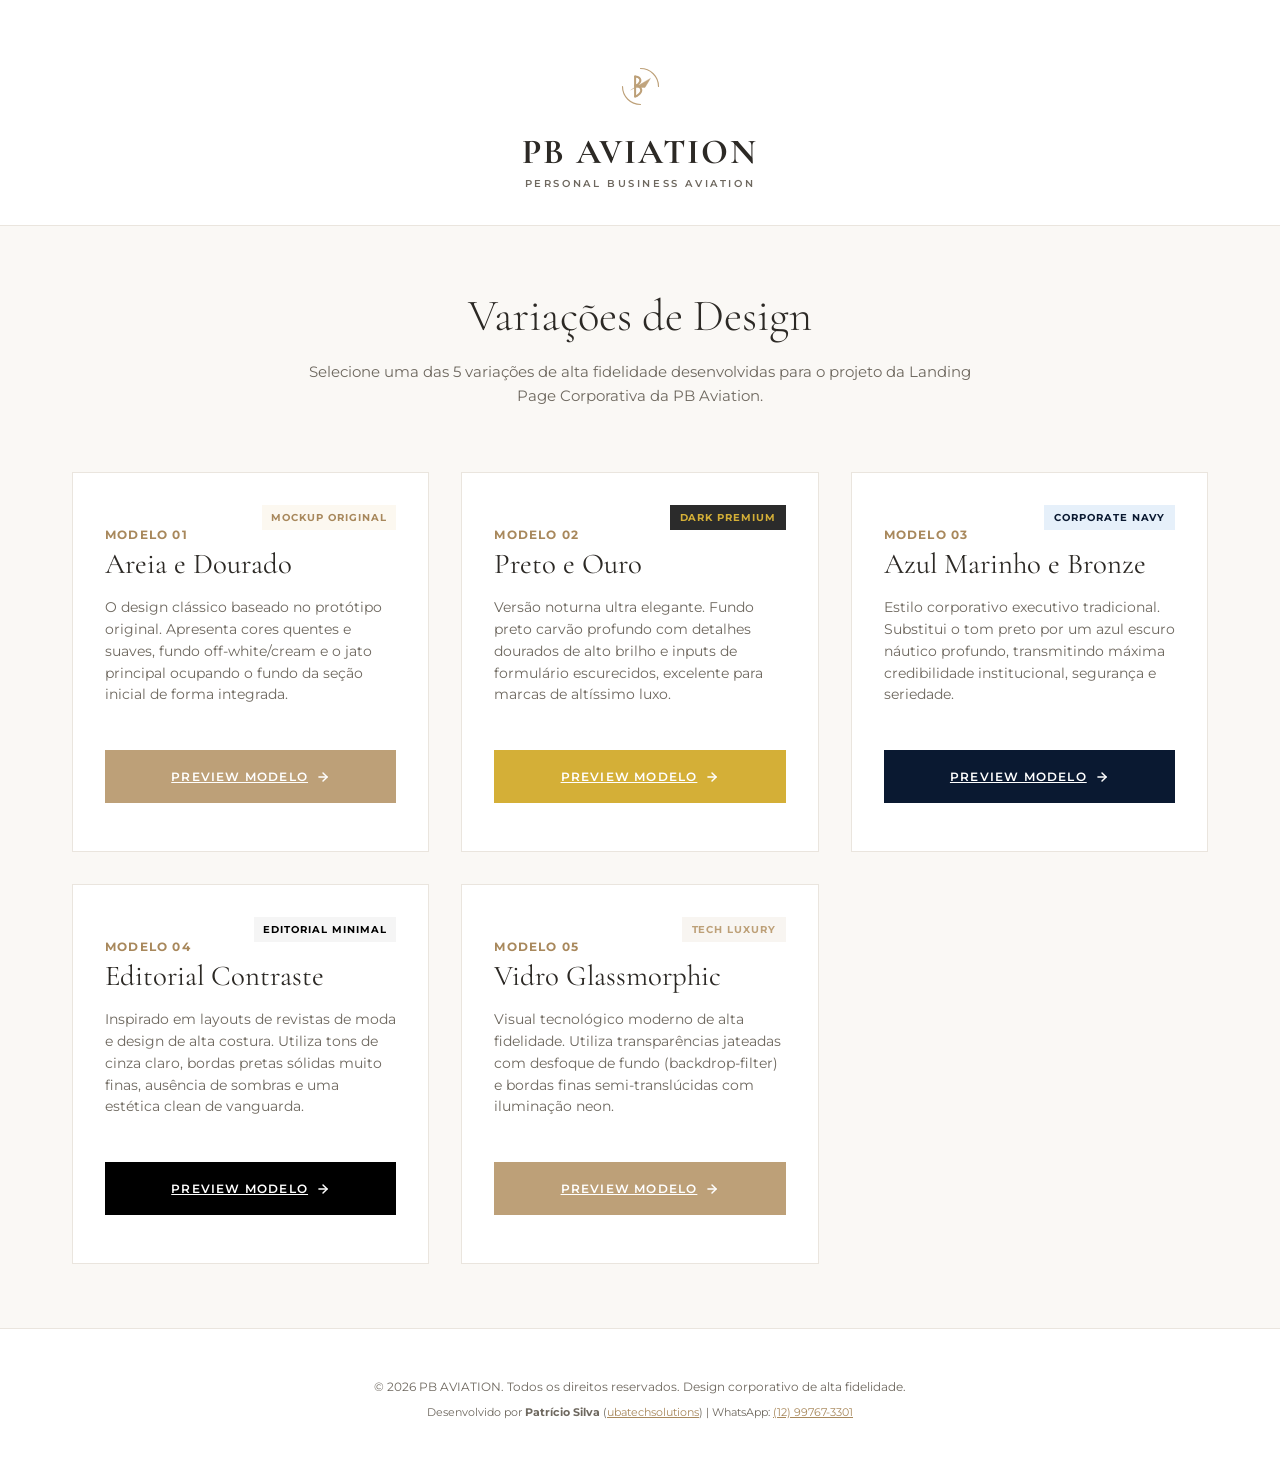
==== index.html @ ecbb8b33 "inicio" ====
<!DOCTYPE html>
<html lang="pt-BR">
<head>
    <meta charset="UTF-8">
    <meta name="viewport" content="width=device-width, initial-scale=1.0">
    <meta name="description" content="Selecione entre as 5 opções de design desenvolvidas para a landing page corporativa da PB Aviation.">
    <title>PB Aviation | Modelos de Landing Page</title>
    
    <!-- Google Fonts -->
    <link rel="preconnect" href="https://fonts.googleapis.com">
    <link rel="preconnect" href="https://fonts.gstatic.com" crossorigin>
    <link href="https://fonts.googleapis.com/css2?family=Cormorant+Garamond:ital,wght@0,300;0,400;0,500;0,600;0,700;1,400&family=Montserrat:wght@300;400;500;600;700&display=swap" rel="stylesheet">
    
    <style>
        :root {
            --gold-primary: #bda078;
            --gold-dark: #a8885c;
            --bg-warm: #faf8f5;
            --text-dark: #2c2925;
            --text-muted: #6e685f;
            --border-color: #eae5de;
            --font-serif: 'Cormorant Garamond', Georgia, serif;
            --font-sans: 'Montserrat', sans-serif;
            --transition-smooth: all 0.4s cubic-bezier(0.25, 1, 0.5, 1);
        }

        * {
            margin: 0;
            padding: 0;
            box-sizing: border-box;
        }

        body {
            font-family: var(--font-sans);
            background-color: var(--bg-warm);
            color: var(--text-dark);
            line-height: 1.6;
            min-height: 100vh;
            display: flex;
            flex-direction: column;
            justify-content: space-between;
        }

        .header {
            padding: 4rem 2rem 2rem;
            text-align: center;
            border-bottom: 1px solid var(--border-color);
            background-color: #ffffff;
        }

        .logo-symbol {
            margin-bottom: 1rem;
            color: var(--gold-primary);
        }

        .logo-title {
            font-family: var(--font-serif);
            font-size: 2.2rem;
            font-weight: 700;
            letter-spacing: 0.05em;
            color: var(--text-dark);
            line-height: 1.1;
        }

        .logo-subtitle {
            font-size: 0.65rem;
            font-weight: 600;
            letter-spacing: 0.25em;
            color: var(--text-muted);
            margin-top: 0.3rem;
            text-transform: uppercase;
        }

        .main-content {
            max-width: 1200px;
            margin: 4rem auto;
            padding: 0 2rem;
            width: 100%;
            flex-grow: 1;
        }

        .intro-text {
            text-align: center;
            max-width: 700px;
            margin: 0 auto 4rem;
        }

        .intro-title {
            font-family: var(--font-serif);
            font-size: 2.8rem;
            font-weight: 300;
            line-height: 1.2;
            margin-bottom: 1rem;
        }

        .intro-lead {
            font-size: 0.95rem;
            color: var(--text-muted);
        }

        .models-grid {
            display: grid;
            grid-template-columns: repeat(auto-fit, minmax(320px, 1fr));
            gap: 2rem;
        }

        .model-card {
            background-color: #ffffff;
            border: 1px solid var(--border-color);
            padding: 3rem 2rem;
            display: flex;
            flex-direction: column;
            justify-content: space-between;
            min-height: 380px;
            transition: var(--transition-smooth);
            position: relative;
            overflow: hidden;
        }

        .model-card:hover {
            transform: translateY(-8px);
            box-shadow: 0 15px 40px rgba(189, 160, 120, 0.1);
            border-color: var(--gold-primary);
        }

        .model-card::before {
            content: '';
            position: absolute;
            top: 0;
            left: 0;
            width: 100%;
            height: 4px;
            background-color: var(--gold-primary);
            transform: scaleX(0);
            transform-origin: left;
            transition: var(--transition-smooth);
        }

        .model-card:hover::before {
            transform: scaleX(1);
        }

        .model-number {
            font-size: 0.75rem;
            font-weight: 700;
            letter-spacing: 0.1em;
            color: var(--gold-dark);
            text-transform: uppercase;
            margin-bottom: 1.5rem;
        }

        .model-title {
            font-family: var(--font-serif);
            font-size: 1.8rem;
            font-weight: 400;
            color: var(--text-dark);
            margin-bottom: 1rem;
            line-height: 1.2;
        }

        .model-desc {
            font-size: 0.85rem;
            color: var(--text-muted);
            line-height: 1.6;
            margin-bottom: 2rem;
            flex-grow: 1;
        }

        .btn-preview {
            display: inline-flex;
            align-items: center;
            justify-content: center;
            font-size: 0.75rem;
            font-weight: 600;
            letter-spacing: 0.1em;
            padding: 1rem 2rem;
            background-color: var(--gold-primary);
            color: #ffffff;
            border: 1px solid var(--gold-primary);
            transition: var(--transition-smooth);
            cursor: pointer;
            width: 100%;
        }

        .btn-preview:hover {
            background-color: var(--gold-dark);
            border-color: var(--gold-dark);
        }

        .btn-preview svg {
            margin-left: 0.5rem;
            transition: var(--transition-smooth);
        }

        .btn-preview:hover svg {
            transform: translateX(4px);
        }

        .footer {
            padding: 3rem 2rem;
            text-align: center;
            border-top: 1px solid var(--border-color);
            background-color: #ffffff;
            font-size: 0.75rem;
            color: var(--text-muted);
        }

        /* Specific model badges */
        .badge {
            position: absolute;
            top: 2rem;
            right: 2rem;
            font-size: 0.6rem;
            font-weight: 700;
            letter-spacing: 0.1em;
            padding: 0.3rem 0.6rem;
            background-color: var(--bg-warm);
            color: var(--gold-dark);
            text-transform: uppercase;
        }

        @media (max-width: 768px) {
            .intro-title {
                font-size: 2.2rem;
            }
            .main-content {
                margin: 2rem auto;
            }
        }
    </style>
</head>
<body>

    <!-- Top Branding Header -->
    <header class="header">
        <svg class="logo-symbol" viewBox="0 0 100 100" width="45" height="45" fill="none" stroke="currentColor">
            <!-- Outer abstract golden ring segments -->
            <path d="M 50 10 A 40 40 0 0 1 90 50" stroke="#bda078" stroke-width="2.5" stroke-linecap="round"/>
            <path d="M 50 90 A 40 40 0 0 1 10 50" stroke="#bda078" stroke-width="2.5" stroke-linecap="round"/>
            
            <!-- Monogram initials + wing graphic -->
            <path d="M 38 28 L 38 72" stroke="#bda078" stroke-width="4.5" stroke-linecap="round"/>
            <path d="M 38 28 C 48 28, 54 36, 46 44 C 41 48, 38 48, 38 48" stroke="#bda078" stroke-width="4.5" stroke-linecap="round" stroke-linejoin="round"/>
            <path d="M 38 48 C 50 48, 56 58, 48 66 C 42 72, 38 72, 38 72" stroke="#bda078" stroke-width="4.5" stroke-linecap="round" stroke-linejoin="round"/>
            <path d="M 28 58 L 72 32 L 60 52 L 40 52" fill="#bda078" opacity="0.95"/>
        </svg>
        <h1 class="logo-title">PB AVIATION</h1>
        <p class="logo-subtitle">PERSONAL BUSINESS AVIATION</p>
    </header>

    <!-- Hub Cards Selection -->
    <main class="main-content">
        <div class="intro-text">
            <h2 class="intro-title">Variações de Design</h2>
            <p class="intro-lead">Selecione uma das 5 variações de alta fidelidade desenvolvidas para o projeto da Landing Page Corporativa da PB Aviation.</p>
        </div>

        <div class="models-grid">
            <!-- Model 01 -->
            <div class="model-card">
                <span class="badge" style="background-color: #fcf8f0;">Mockup Original</span>
                <div>
                    <span class="model-number">Modelo 01</span>
                    <h3 class="model-title">Areia e Dourado</h3>
                    <p class="model-desc">O design clássico baseado no protótipo original. Apresenta cores quentes e suaves, fundo off-white/cream e o jato principal ocupando o fundo da seção inicial de forma integrada.</p>
                </div>
                <a href="modelo-01/index.html" class="btn-preview">
                    PREVIEW MODELO
                    <svg viewBox="0 0 24 24" width="14" height="14" fill="none" stroke="currentColor" stroke-width="2.5" stroke-linecap="round" stroke-linejoin="round">
                        <line x1="5" y1="12" x2="19" y2="12"></line>
                        <polyline points="12 5 19 12 12 19"></polyline>
                    </svg>
                </a>
            </div>

            <!-- Model 02 -->
            <div class="model-card">
                <span class="badge" style="background-color: #2b2b2b; color: #d4af37;">Dark Premium</span>
                <div>
                    <span class="model-number">Modelo 02</span>
                    <h3 class="model-title">Preto e Ouro</h3>
                    <p class="model-desc">Versão noturna ultra elegante. Fundo preto carvão profundo com detalhes dourados de alto brilho e inputs de formulário escurecidos, excelente para marcas de altíssimo luxo.</p>
                </div>
                <a href="modelo-02/index.html" class="btn-preview" style="background-color: #d4af37; border-color: #d4af37;">
                    PREVIEW MODELO
                    <svg viewBox="0 0 24 24" width="14" height="14" fill="none" stroke="currentColor" stroke-width="2.5" stroke-linecap="round" stroke-linejoin="round">
                        <line x1="5" y1="12" x2="19" y2="12"></line>
                        <polyline points="12 5 19 12 12 19"></polyline>
                    </svg>
                </a>
            </div>

            <!-- Model 03 -->
            <div class="model-card">
                <span class="badge" style="background-color: #e6f0fa; color: #0a1931;">Corporate Navy</span>
                <div>
                    <span class="model-number">Modelo 03</span>
                    <h3 class="model-title">Azul Marinho e Bronze</h3>
                    <p class="model-desc">Estilo corporativo executivo tradicional. Substitui o tom preto por um azul escuro náutico profundo, transmitindo máxima credibilidade institucional, segurança e seriedade.</p>
                </div>
                <a href="modelo-03/index.html" class="btn-preview" style="background-color: #0a1931; border-color: #0a1931;">
                    PREVIEW MODELO
                    <svg viewBox="0 0 24 24" width="14" height="14" fill="none" stroke="currentColor" stroke-width="2.5" stroke-linecap="round" stroke-linejoin="round">
                        <line x1="5" y1="12" x2="19" y2="12"></line>
                        <polyline points="12 5 19 12 12 19"></polyline>
                    </svg>
                </a>
            </div>

            <!-- Model 04 -->
            <div class="model-card">
                <span class="badge" style="background-color: #f5f5f5; color: #000;">Editorial Minimal</span>
                <div>
                    <span class="model-number">Modelo 04</span>
                    <h3 class="model-title">Editorial Contraste</h3>
                    <p class="model-desc">Inspirado em layouts de revistas de moda e design de alta costura. Utiliza tons de cinza claro, bordas pretas sólidas muito finas, ausência de sombras e uma estética clean de vanguarda.</p>
                </div>
                <a href="modelo-04/index.html" class="btn-preview" style="background-color: #000000; border-color: #000000;">
                    PREVIEW MODELO
                    <svg viewBox="0 0 24 24" width="14" height="14" fill="none" stroke="currentColor" stroke-width="2.5" stroke-linecap="round" stroke-linejoin="round">
                        <line x1="5" y1="12" x2="19" y2="12"></line>
                        <polyline points="12 5 19 12 12 19"></polyline>
                    </svg>
                </a>
            </div>

            <!-- Model 05 -->
            <div class="model-card">
                <span class="badge" style="background-color: rgba(189,160,120,0.1); color: #bda078;">Tech Luxury</span>
                <div>
                    <span class="model-number">Modelo 05</span>
                    <h3 class="model-title">Vidro Glassmorphic</h3>
                    <p class="model-desc">Visual tecnológico moderno de alta fidelidade. Utiliza transparências jateadas com desfoque de fundo (backdrop-filter) e bordas finas semi-translúcidas com iluminação neon.</p>
                </div>
                <a href="modelo-05/index.html" class="btn-preview" style="background-color: #bda078; border-color: #bda078;">
                    PREVIEW MODELO
                    <svg viewBox="0 0 24 24" width="14" height="14" fill="none" stroke="currentColor" stroke-width="2.5" stroke-linecap="round" stroke-linejoin="round">
                        <line x1="5" y1="12" x2="19" y2="12"></line>
                        <polyline points="12 5 19 12 12 19"></polyline>
                    </svg>
                </a>
            </div>
        </div>
    </main>

    <!-- Footer -->
    <footer class="footer">
        <p>© 2026 PB AVIATION. Todos os direitos reservados. Design corporativo de alta fidelidade.</p>
        <p style="margin-top: 0.5rem; font-size: 0.7rem; color: var(--text-muted);">
            Desenvolvido por <strong>Patrício Silva</strong> (<a href="mailto:ertprs_ubatuba@hotmail.com" style="color: var(--gold-dark); text-decoration: underline;">ubatechsolutions</a>) | WhatsApp: <a href="https://wa.me/5512997673301" target="_blank" style="color: var(--gold-dark); text-decoration: underline;">(12) 99767-3301</a>
        </p>
    </footer>

</body>
</html>
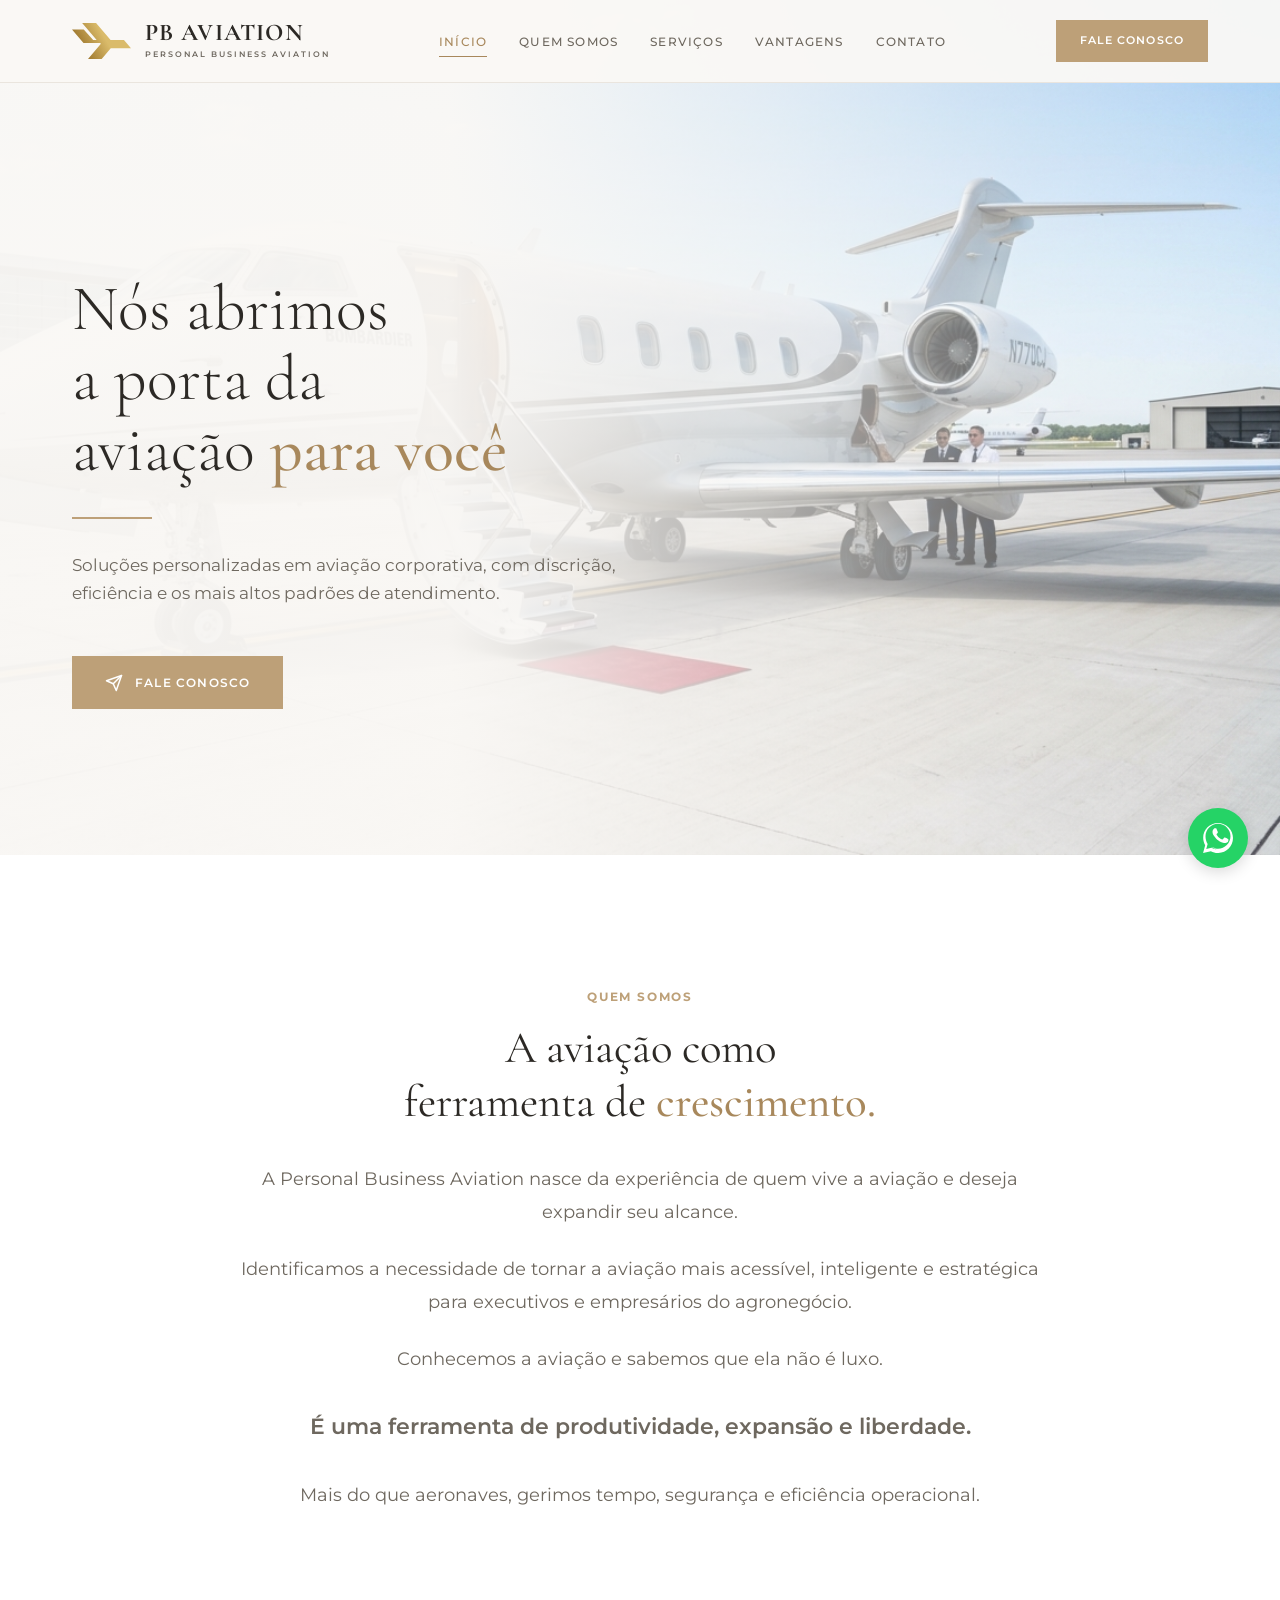
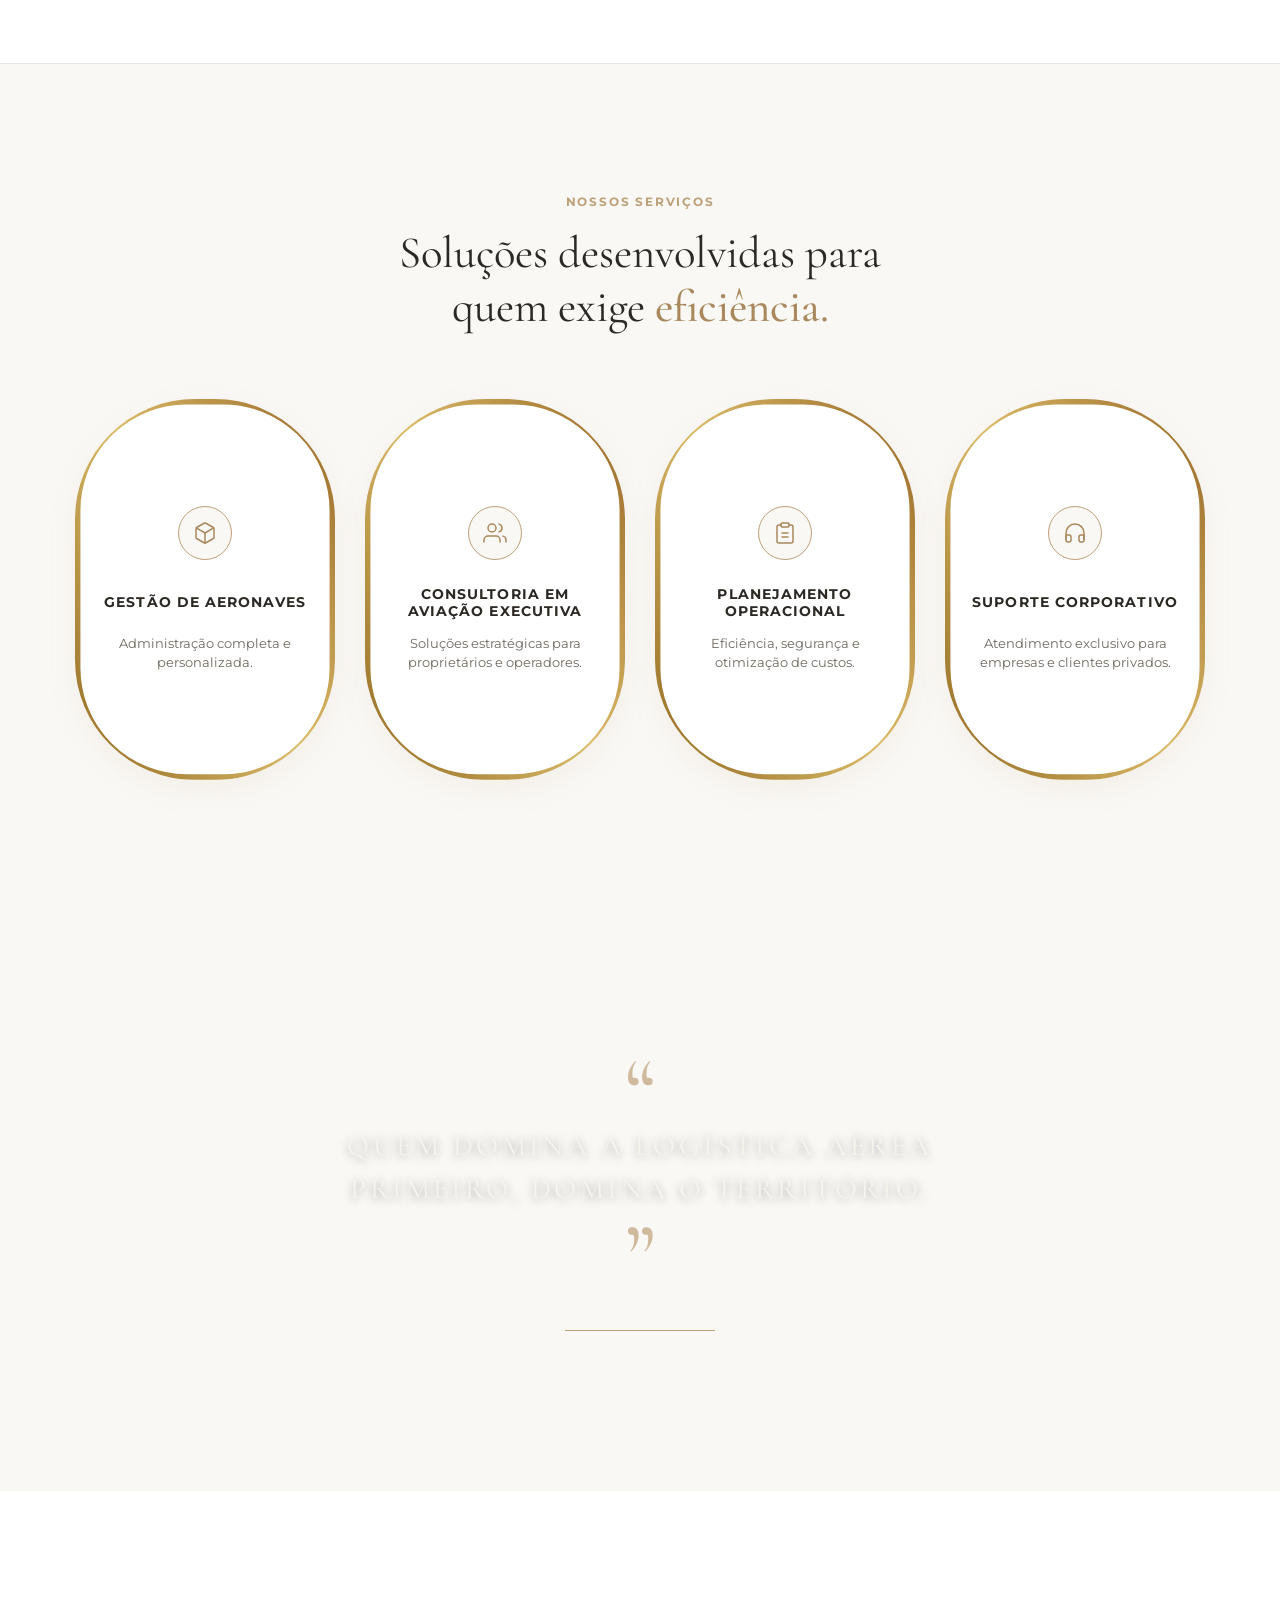
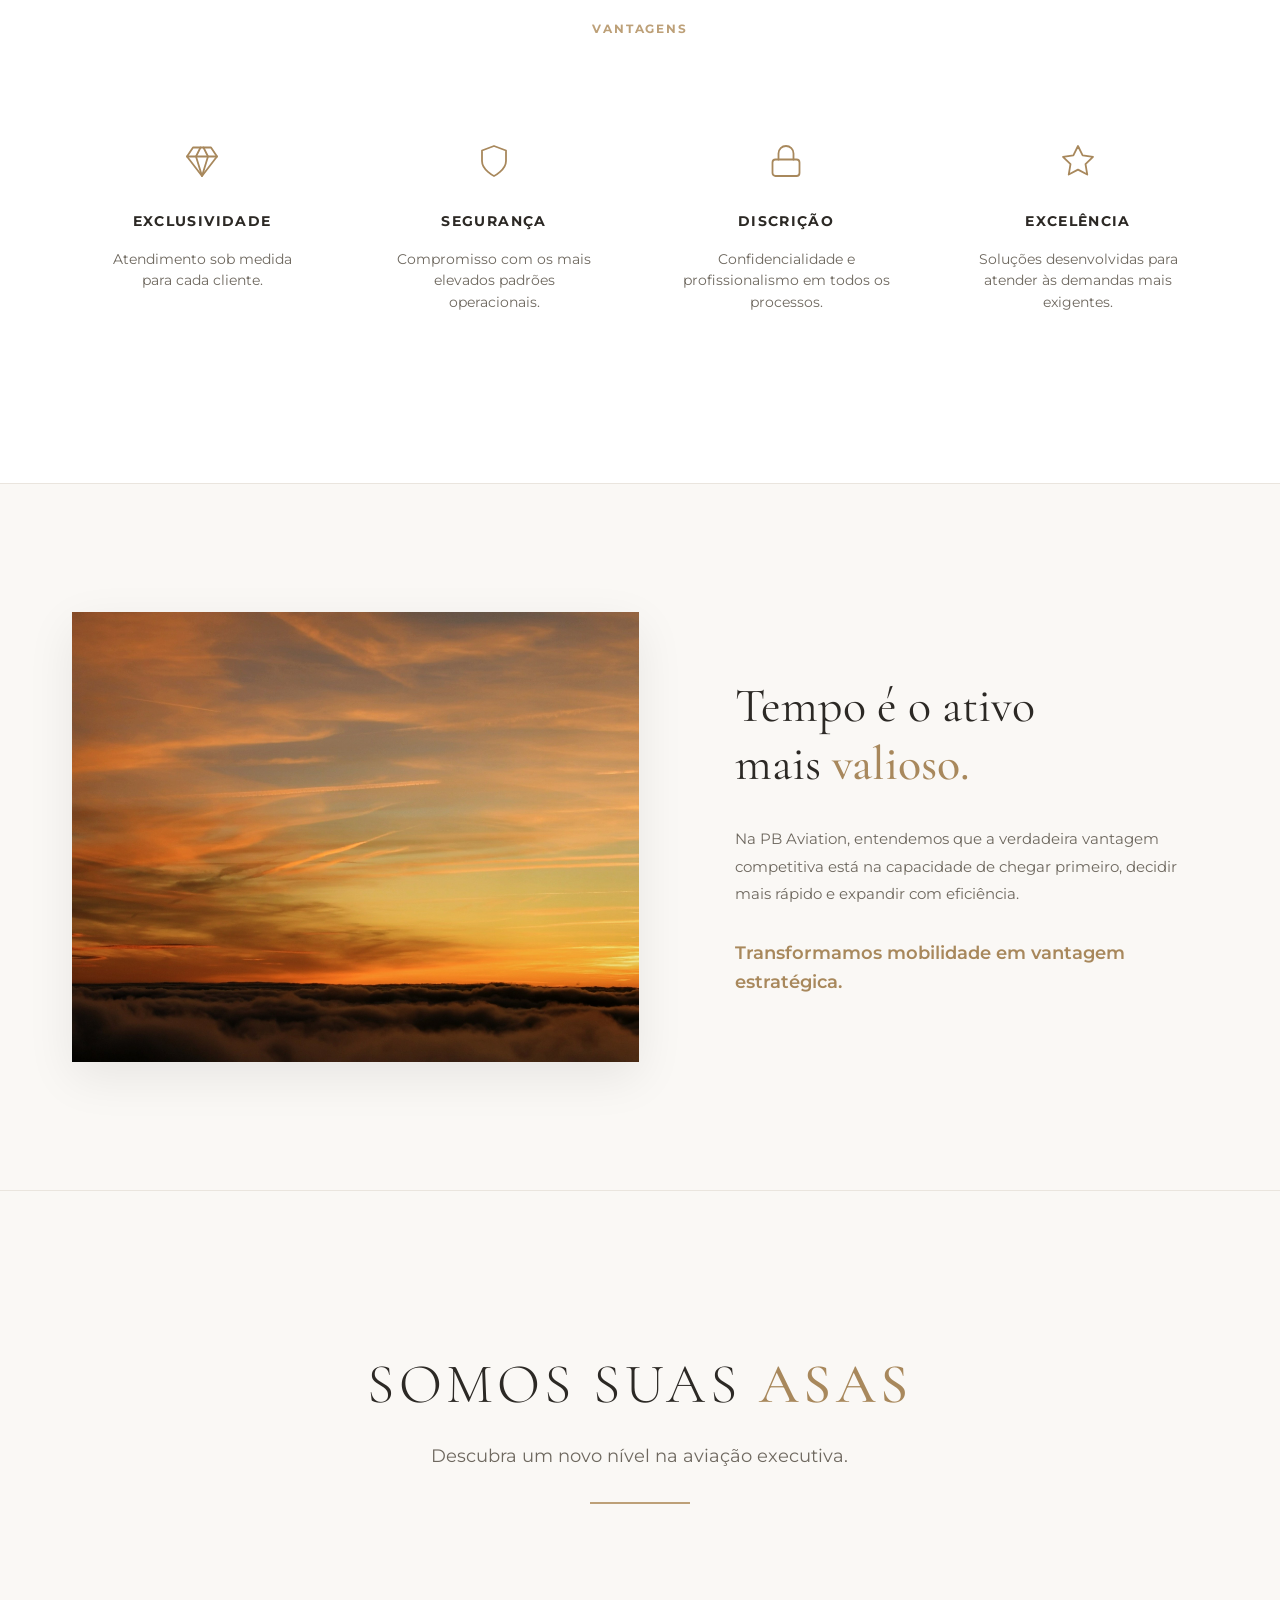
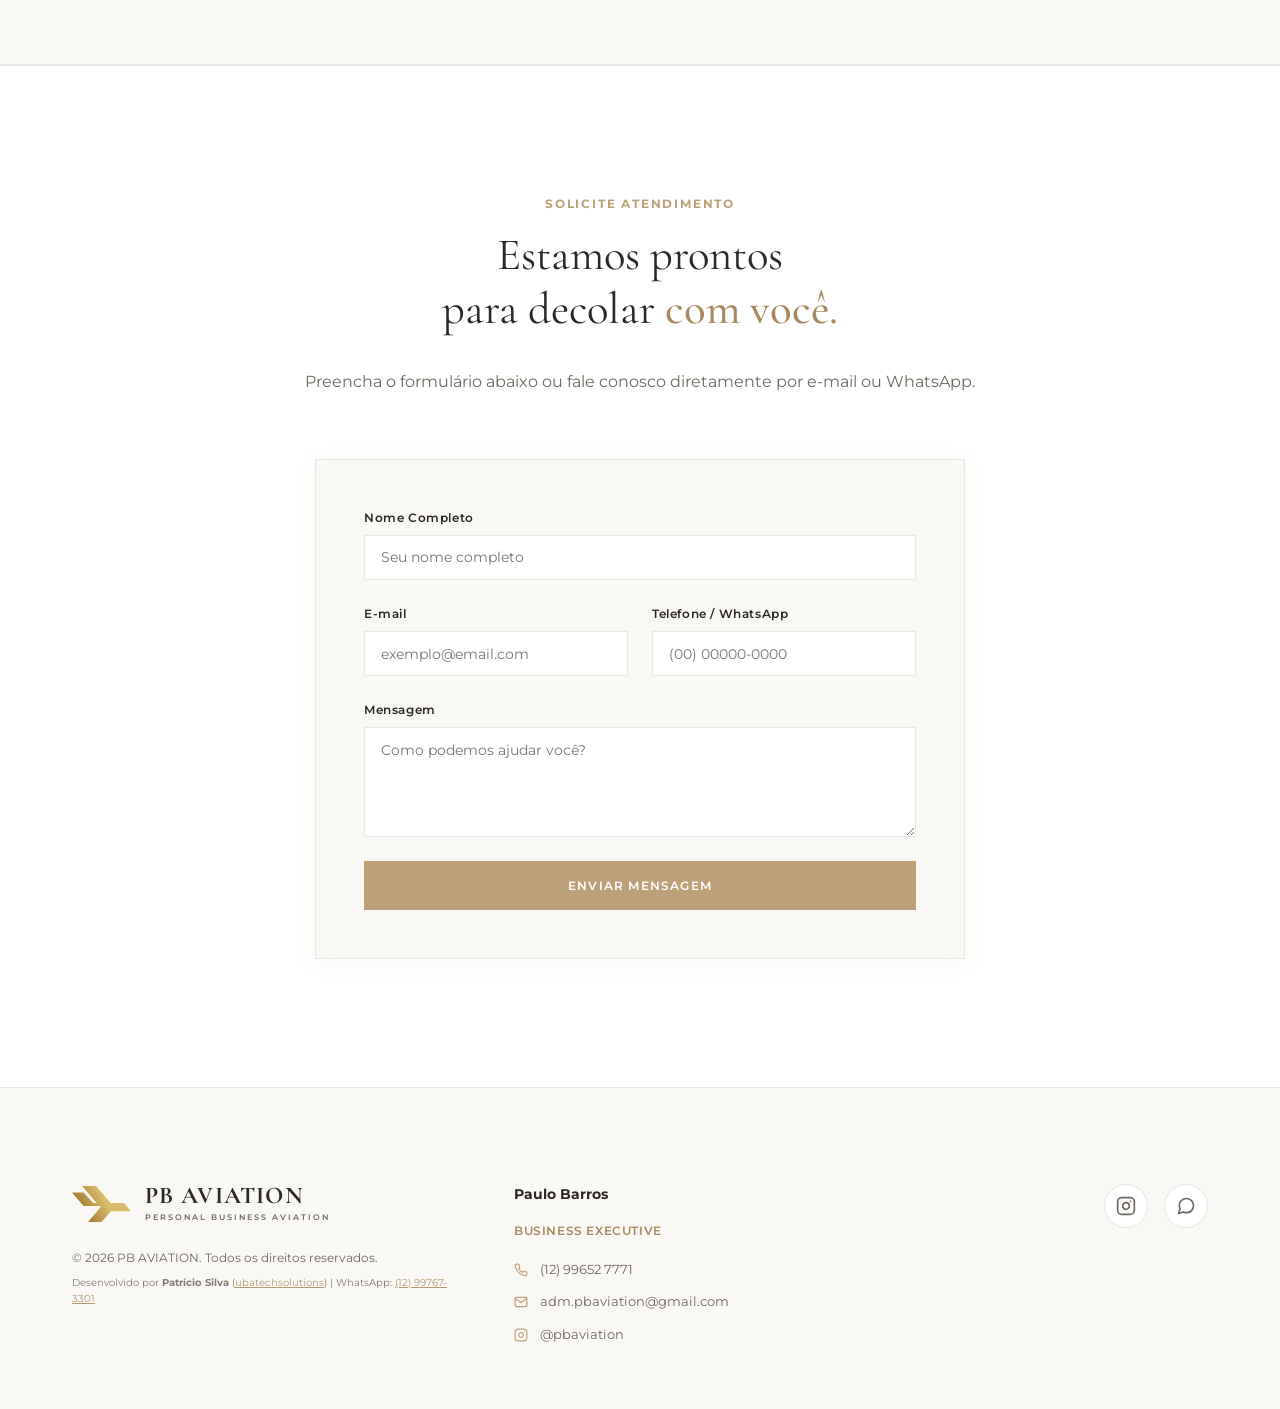
==== commit 1eac7306: "update" ====
--- a/index.html
+++ b/index.html
@@ -3,353 +3,465 @@
 <head>
     <meta charset="UTF-8">
     <meta name="viewport" content="width=device-width, initial-scale=1.0">
-    <meta name="description" content="Selecione entre as 5 opções de design desenvolvidas para a landing page corporativa da PB Aviation.">
-    <title>PB Aviation | Modelos de Landing Page</title>
+    <meta name="description" content="PB Aviation - Soluções personalizadas em aviação corporativa com os mais altos padrões de atendimento, discrição e eficiência.">
+    <title>PB Aviation | Soluções em Aviação Corporativa</title>
     
     <!-- Google Fonts -->
     <link rel="preconnect" href="https://fonts.googleapis.com">
     <link rel="preconnect" href="https://fonts.gstatic.com" crossorigin>
     <link href="https://fonts.googleapis.com/css2?family=Cormorant+Garamond:ital,wght@0,300;0,400;0,500;0,600;0,700;1,400&family=Montserrat:wght@300;400;500;600;700&display=swap" rel="stylesheet">
     
-    <style>
-        :root {
-            --gold-primary: #bda078;
-            --gold-dark: #a8885c;
-            --bg-warm: #faf8f5;
-            --text-dark: #2c2925;
-            --text-muted: #6e685f;
-            --border-color: #eae5de;
-            --font-serif: 'Cormorant Garamond', Georgia, serif;
-            --font-sans: 'Montserrat', sans-serif;
-            --transition-smooth: all 0.4s cubic-bezier(0.25, 1, 0.5, 1);
-        }
-
-        * {
-            margin: 0;
-            padding: 0;
-            box-sizing: border-box;
-        }
-
-        body {
-            font-family: var(--font-sans);
-            background-color: var(--bg-warm);
-            color: var(--text-dark);
-            line-height: 1.6;
-            min-height: 100vh;
-            display: flex;
-            flex-direction: column;
-            justify-content: space-between;
-        }
-
-        .header {
-            padding: 4rem 2rem 2rem;
-            text-align: center;
-            border-bottom: 1px solid var(--border-color);
-            background-color: #ffffff;
-        }
-
-        .logo-symbol {
-            margin-bottom: 1rem;
-            color: var(--gold-primary);
-        }
-
-        .logo-title {
-            font-family: var(--font-serif);
-            font-size: 2.2rem;
-            font-weight: 700;
-            letter-spacing: 0.05em;
-            color: var(--text-dark);
-            line-height: 1.1;
-        }
-
-        .logo-subtitle {
-            font-size: 0.65rem;
-            font-weight: 600;
-            letter-spacing: 0.25em;
-            color: var(--text-muted);
-            margin-top: 0.3rem;
-            text-transform: uppercase;
-        }
-
-        .main-content {
-            max-width: 1200px;
-            margin: 4rem auto;
-            padding: 0 2rem;
-            width: 100%;
-            flex-grow: 1;
-        }
-
-        .intro-text {
-            text-align: center;
-            max-width: 700px;
-            margin: 0 auto 4rem;
-        }
-
-        .intro-title {
-            font-family: var(--font-serif);
-            font-size: 2.8rem;
-            font-weight: 300;
-            line-height: 1.2;
-            margin-bottom: 1rem;
-        }
-
-        .intro-lead {
-            font-size: 0.95rem;
-            color: var(--text-muted);
-        }
-
-        .models-grid {
-            display: grid;
-            grid-template-columns: repeat(auto-fit, minmax(320px, 1fr));
-            gap: 2rem;
-        }
-
-        .model-card {
-            background-color: #ffffff;
-            border: 1px solid var(--border-color);
-            padding: 3rem 2rem;
-            display: flex;
-            flex-direction: column;
-            justify-content: space-between;
-            min-height: 380px;
-            transition: var(--transition-smooth);
-            position: relative;
-            overflow: hidden;
-        }
-
-        .model-card:hover {
-            transform: translateY(-8px);
-            box-shadow: 0 15px 40px rgba(189, 160, 120, 0.1);
-            border-color: var(--gold-primary);
-        }
-
-        .model-card::before {
-            content: '';
-            position: absolute;
-            top: 0;
-            left: 0;
-            width: 100%;
-            height: 4px;
-            background-color: var(--gold-primary);
-            transform: scaleX(0);
-            transform-origin: left;
-            transition: var(--transition-smooth);
-        }
-
-        .model-card:hover::before {
-            transform: scaleX(1);
-        }
-
-        .model-number {
-            font-size: 0.75rem;
-            font-weight: 700;
-            letter-spacing: 0.1em;
-            color: var(--gold-dark);
-            text-transform: uppercase;
-            margin-bottom: 1.5rem;
-        }
-
-        .model-title {
-            font-family: var(--font-serif);
-            font-size: 1.8rem;
-            font-weight: 400;
-            color: var(--text-dark);
-            margin-bottom: 1rem;
-            line-height: 1.2;
-        }
-
-        .model-desc {
-            font-size: 0.85rem;
-            color: var(--text-muted);
-            line-height: 1.6;
-            margin-bottom: 2rem;
-            flex-grow: 1;
-        }
-
-        .btn-preview {
-            display: inline-flex;
-            align-items: center;
-            justify-content: center;
-            font-size: 0.75rem;
-            font-weight: 600;
-            letter-spacing: 0.1em;
-            padding: 1rem 2rem;
-            background-color: var(--gold-primary);
-            color: #ffffff;
-            border: 1px solid var(--gold-primary);
-            transition: var(--transition-smooth);
-            cursor: pointer;
-            width: 100%;
-        }
-
-        .btn-preview:hover {
-            background-color: var(--gold-dark);
-            border-color: var(--gold-dark);
-        }
-
-        .btn-preview svg {
-            margin-left: 0.5rem;
-            transition: var(--transition-smooth);
-        }
-
-        .btn-preview:hover svg {
-            transform: translateX(4px);
-        }
-
-        .footer {
-            padding: 3rem 2rem;
-            text-align: center;
-            border-top: 1px solid var(--border-color);
-            background-color: #ffffff;
-            font-size: 0.75rem;
-            color: var(--text-muted);
-        }
-
-        /* Specific model badges */
-        .badge {
-            position: absolute;
-            top: 2rem;
-            right: 2rem;
-            font-size: 0.6rem;
-            font-weight: 700;
-            letter-spacing: 0.1em;
-            padding: 0.3rem 0.6rem;
-            background-color: var(--bg-warm);
-            color: var(--gold-dark);
-            text-transform: uppercase;
-        }
-
-        @media (max-width: 768px) {
-            .intro-title {
-                font-size: 2.2rem;
-            }
-            .main-content {
-                margin: 2rem auto;
-            }
-        }
-    </style>
+    <!-- Custom CSS -->
+    <link rel="stylesheet" href="assets/css/styles.css">
+    
+    <!-- Favicon -->
+    <link rel="icon" href="assets/images/favicon.png" type="image/png">
 </head>
 <body>
 
-    <!-- Top Branding Header -->
-    <header class="header">
-        <svg class="logo-symbol" viewBox="0 0 100 100" width="45" height="45" fill="none" stroke="currentColor">
-            <!-- Outer abstract golden ring segments -->
-            <path d="M 50 10 A 40 40 0 0 1 90 50" stroke="#bda078" stroke-width="2.5" stroke-linecap="round"/>
-            <path d="M 50 90 A 40 40 0 0 1 10 50" stroke="#bda078" stroke-width="2.5" stroke-linecap="round"/>
-            
-            <!-- Monogram initials + wing graphic -->
-            <path d="M 38 28 L 38 72" stroke="#bda078" stroke-width="4.5" stroke-linecap="round"/>
-            <path d="M 38 28 C 48 28, 54 36, 46 44 C 41 48, 38 48, 38 48" stroke="#bda078" stroke-width="4.5" stroke-linecap="round" stroke-linejoin="round"/>
-            <path d="M 38 48 C 50 48, 56 58, 48 66 C 42 72, 38 72, 38 72" stroke="#bda078" stroke-width="4.5" stroke-linecap="round" stroke-linejoin="round"/>
-            <path d="M 28 58 L 72 32 L 60 52 L 40 52" fill="#bda078" opacity="0.95"/>
+    <!-- Header Navigation -->
+    <header class="main-header">
+        <div class="header-container">
+            <a href="#inicio" class="logo-area">
+                <svg class="logo-symbol" viewBox="0 0 528.35 320.39" width="59" height="36" fill="none">
+                    <defs>
+                        <linearGradient id="logo-grad-header" x1="94.94" y1="236.36" x2="424.97" y2="45.82" gradientUnits="userSpaceOnUse">
+                            <stop offset="0" stop-color="#9f792f"/>
+                            <stop offset=".59" stop-color="#dabb6a"/>
+                        </linearGradient>
+                    </defs>
+                    <polygon fill="url(#logo-grad-header)" points="347.26 224.87 528.35 224.87 465.58 151.65 345.56 151.65 215.55 0 90.82 0 220.81 151.65 189.77 151.65 105.29 56.84 0 56.84 103 177.47 251.99 177.47 258.97 185.61 143.45 320.39 265.87 320.39 347.26 224.87"/>
+                </svg>
+                <div class="logo-text">
+                    <span class="logo-title">PB AVIATION</span>
+                    <span class="logo-subtitle">PERSONAL BUSINESS AVIATION</span>
+                </div>
+            </a>
+            
+            <!-- Mobile Menu Toggle Button -->
+            <button class="mobile-nav-toggle" aria-label="Abrir menu de navegação" aria-expanded="false">
+                <span class="hamburger-line"></span>
+                <span class="hamburger-line"></span>
+                <span class="hamburger-line"></span>
+            </button>
+
+            <nav class="nav-menu">
+                <ul>
+                    <li><a href="#inicio" class="nav-link active">INÍCIO</a></li>
+                    <li><a href="#quem-somos" class="nav-link">QUEM SOMOS</a></li>
+                    <li><a href="#servicos" class="nav-link">SERVIÇOS</a></li>
+                    <li><a href="#vantagens" class="nav-link">VANTAGENS</a></li>
+                    <li><a href="#contato" class="nav-link">CONTATO</a></li>
+                </ul>
+            </nav>
+            
+            <div class="header-cta">
+                <a href="#contato" class="btn btn-header">FALE CONOSCO</a>
+            </div>
+        </div>
+    </header>
+
+    <!-- Hero Section -->
+    <section id="inicio" class="hero-section" style="background-image: linear-gradient(to right, rgba(250, 248, 245, 0.97) 35%, rgba(250, 248, 245, 0.7) 60%, rgba(250, 248, 245, 0.1) 100%), url('assets/images/hero-jet.jpg');">
+        <div class="hero-container">
+            <div class="hero-content">
+                <h1 class="hero-title">
+                    Nós abrimos<br>a porta da<br>aviação <span class="text-gold">para você</span>
+                </h1>
+                <hr class="hero-divider">
+                <p class="hero-lead">
+                    Soluções personalizadas em aviação corporativa, com discrição, eficiência e os mais altos padrões de atendimento.
+                </p>
+                <div class="hero-buttons">
+                    <a href="https://wa.me/5512996527771?text=Olá,%20gostaria%20de%20saber%20mais%20sobre%20as%20soluções%20da%20PB%20Aviation." target="_blank" rel="noopener noreferrer" class="btn btn-gold btn-whatsapp-direct">
+                        <svg class="btn-icon" viewBox="0 0 24 24" width="18" height="18" fill="none" stroke="currentColor" stroke-width="2" stroke-linecap="round" stroke-linejoin="round">
+                            <line x1="22" y1="2" x2="11" y2="13"></line>
+                            <polygon points="22 2 15 22 11 13 2 9 22 2"></polygon>
+                        </svg>
+                        FALE CONOSCO
+                    </a>
+                </div>
+            </div>
+        </div>
+    </section>
+
+    <!-- Quem Somos Section -->
+    <section id="quem-somos" class="quem-somos-section">
+        <div class="section-container">
+            <div class="quem-somos-content">
+                <span class="section-tag">QUEM SOMOS</span>
+                <h2 class="section-title">
+                    A aviação como<br>ferramenta de <span class="text-gold">crescimento.</span>
+                </h2>
+                <div class="quem-somos-text">
+                    <p>A Personal Business Aviation nasce da experiência de quem vive a aviação e deseja expandir seu alcance.</p>
+                    <p>Identificamos a necessidade de tornar a aviação mais acessível, inteligente e estratégica para executivos e empresários do agronegócio.</p>
+                    <p>Conhecemos a aviação e sabemos que ela não é luxo.</p>
+                    <p class="highlight-text text-gold">É uma ferramenta de produtividade, expansão e liberdade.</p>
+                    <p>Mais do que aeronaves, gerimos tempo, segurança e eficiência operacional.</p>
+                </div>
+            </div>
+        </div>
+    </section>
+
+    <!-- Serviços Section -->
+    <section id="servicos" class="servicos-section">
+        <div class="section-container">
+            <span class="section-tag center">NOSSOS SERVIÇOS</span>
+            <h2 class="section-title center">
+                Soluções desenvolvidas para<br>quem exige <span class="text-gold">eficiência.</span>
+            </h2>
+            
+            <div class="services-grid">
+                <!-- Card 1 -->
+                <div class="service-window-wrapper">
+                    <!-- Window SVG backdrop -->
+                    <svg class="window-svg-bg" viewBox="0 0 190.86 279.5" fill="none">
+                        <defs>
+                            <linearGradient id="window-grad-1" x1="-10.67" y1="201.01" x2="201.53" y2="78.49" gradientUnits="userSpaceOnUse">
+                                <stop offset="0" stop-color="#a0792f"/>
+                                <stop offset=".51" stop-color="#dbbc6a"/>
+                                <stop offset="1" stop-color="#a47733"/>
+                            </linearGradient>
+                        </defs>
+                        <rect fill="#ffffff" stroke="url(#window-grad-1)" stroke-width="4" stroke-miterlimit="10" x="2" y="2" width="186.86" height="275.5" rx="80" ry="80"/>
+                    </svg>
+                    <div class="service-window-content">
+                        <div class="service-icon-circle">
+                            <!-- Airplane Outline Icon -->
+                            <svg viewBox="0 0 24 24" width="24" height="24" fill="none" stroke="currentColor" stroke-width="1.5" stroke-linecap="round" stroke-linejoin="round">
+                                <path d="M21 16V8a2 2 0 0 0-1-1.73l-7-4a2 2 0 0 0-2 0l-7 4A2 2 0 0 0 3 8v8a2 2 0 0 0 1 1.73l7 4a2 2 0 0 0 2 0l7-4A2 2 0 0 0 21 16z"></path>
+                                <polyline points="3.27 6.96 12 12.01 20.73 6.96"></polyline>
+                                <line x1="12" y1="22.08" x2="12" y2="12"></line>
+                            </svg>
+                        </div>
+                        <h3 class="service-window-title">GESTÃO DE AERONAVES</h3>
+                        <p class="service-window-text">Administração completa e personalizada.</p>
+                    </div>
+                </div>
+                
+                <!-- Card 2 -->
+                <div class="service-window-wrapper">
+                    <!-- Window SVG backdrop -->
+                    <svg class="window-svg-bg" viewBox="0 0 190.86 279.5" fill="none">
+                        <defs>
+                            <linearGradient id="window-grad-2" x1="-10.67" y1="201.01" x2="201.53" y2="78.49" gradientUnits="userSpaceOnUse">
+                                <stop offset="0" stop-color="#a0792f"/>
+                                <stop offset=".51" stop-color="#dbbc6a"/>
+                                <stop offset="1" stop-color="#a47733"/>
+                            </linearGradient>
+                        </defs>
+                        <rect fill="#ffffff" stroke="url(#window-grad-2)" stroke-width="4" stroke-miterlimit="10" x="2" y="2" width="186.86" height="275.5" rx="80" ry="80"/>
+                    </svg>
+                    <div class="service-window-content">
+                        <div class="service-icon-circle">
+                            <!-- Two Users Icon -->
+                            <svg viewBox="0 0 24 24" width="24" height="24" fill="none" stroke="currentColor" stroke-width="1.5" stroke-linecap="round" stroke-linejoin="round">
+                                <path d="M17 21v-2a4 4 0 0 0-4-4H5a4 4 0 0 0-4 4v2"></path>
+                                <circle cx="9" cy="7" r="4"></circle>
+                                <path d="M23 21v-2a4 4 0 0 0-3-3.87"></path>
+                                <path d="M16 3.13a4 4 0 0 1 0 7.75"></path>
+                            </svg>
+                        </div>
+                        <h3 class="service-window-title">CONSULTORIA EM AVIAÇÃO EXECUTIVA</h3>
+                        <p class="service-window-text">Soluções estratégicas para proprietários e operadores.</p>
+                    </div>
+                </div>
+                
+                <!-- Card 3 -->
+                <div class="service-window-wrapper">
+                    <!-- Window SVG backdrop -->
+                    <svg class="window-svg-bg" viewBox="0 0 190.86 279.5" fill="none">
+                        <defs>
+                            <linearGradient id="window-grad-3" x1="-10.67" y1="201.01" x2="201.53" y2="78.49" gradientUnits="userSpaceOnUse">
+                                <stop offset="0" stop-color="#a0792f"/>
+                                <stop offset=".51" stop-color="#dbbc6a"/>
+                                <stop offset="1" stop-color="#a47733"/>
+                            </linearGradient>
+                        </defs>
+                        <rect fill="#ffffff" stroke="url(#window-grad-3)" stroke-width="4" stroke-miterlimit="10" x="2" y="2" width="186.86" height="275.5" rx="80" ry="80"/>
+                    </svg>
+                    <div class="service-window-content">
+                        <div class="service-icon-circle">
+                            <!-- Clipboard Icon -->
+                            <svg viewBox="0 0 24 24" width="24" height="24" fill="none" stroke="currentColor" stroke-width="1.5" stroke-linecap="round" stroke-linejoin="round">
+                                <path d="M16 4h2a2 2 0 0 1 2 2v14a2 2 0 0 1-2 2H6a2 2 0 0 1-2-2V6a2 2 0 0 1 2-2h2"></path>
+                                <rect x="8" y="2" width="8" height="4" rx="1" ry="1"></rect>
+                                <path d="M9 12h6"></path>
+                                <path d="M9 16h6"></path>
+                            </svg>
+                        </div>
+                        <h3 class="service-window-title">PLANEJAMENTO OPERACIONAL</h3>
+                        <p class="service-window-text">Eficiência, segurança e otimização de custos.</p>
+                    </div>
+                </div>
+                
+                <!-- Card 4 -->
+                <div class="service-window-wrapper">
+                    <!-- Window SVG backdrop -->
+                    <svg class="window-svg-bg" viewBox="0 0 190.86 279.5" fill="none">
+                        <defs>
+                            <linearGradient id="window-grad-4" x1="-10.67" y1="201.01" x2="201.53" y2="78.49" gradientUnits="userSpaceOnUse">
+                                <stop offset="0" stop-color="#a0792f"/>
+                                <stop offset=".51" stop-color="#dbbc6a"/>
+                                <stop offset="1" stop-color="#a47733"/>
+                            </linearGradient>
+                        </defs>
+                        <rect fill="#ffffff" stroke="url(#window-grad-4)" stroke-width="4" stroke-miterlimit="10" x="2" y="2" width="186.86" height="275.5" rx="80" ry="80"/>
+                    </svg>
+                    <div class="service-window-content">
+                        <div class="service-icon-circle">
+                            <!-- Headset Icon -->
+                            <svg viewBox="0 0 24 24" width="24" height="24" fill="none" stroke="currentColor" stroke-width="1.5" stroke-linecap="round" stroke-linejoin="round">
+                                <path d="M3 18v-6a9 9 0 0 1 18 0v6"></path>
+                                <path d="M21 19a2 2 0 0 1-2 2h-1a2 2 0 0 1-2-2v-3a2 2 0 0 1 2-2h3zM3 19a2 2 0 0 0 2 2h1a2 2 0 0 0 2-2v-3a2 2 0 0 0-2-2H3z"></path>
+                            </svg>
+                        </div>
+                        <h3 class="service-window-title">SUPORTE CORPORATIVO</h3>
+                        <p class="service-window-text">Atendimento exclusivo para empresas e clientes privados.</p>
+                    </div>
+                </div>
+            </div>
+        </div>
+    </section>
+
+    <!-- Mid Quote Banner -->
+    <section class="quote-banner" style="background-image: linear-gradient(rgba(0,0,0,0.5), rgba(0,0,0,0.5)), url('assets/images/quote-bg.jpg');">
+        <div class="quote-container">
+            <span class="quote-mark open">“</span>
+            <p class="quote-text">QUEM DOMINA A LOGÍSTICA AÉREA PRIMEIRO, DOMINA O TERRITÓRIO.</p>
+            <span class="quote-mark close">”</span>
+            <div class="quote-divider-line"></div>
+        </div>
+    </section>
+
+    <!-- Vantagens Section -->
+    <section id="vantagens" class="vantagens-section">
+        <div class="section-container">
+            <span class="section-tag center">VANTAGENS</span>
+            
+            <div class="vantagens-grid">
+                <!-- Card 1 -->
+                <div class="vantagem-card">
+                    <div class="vantagem-icon">
+                        <!-- Diamond Icon -->
+                        <svg viewBox="0 0 24 24" width="36" height="36" fill="none" stroke="currentColor" stroke-width="1.2" stroke-linecap="round" stroke-linejoin="round">
+                            <path d="M6 3h12l4 6-10 13L2 9z"></path>
+                            <path d="M11 3 8 9l4 13 4-13-3-6"></path>
+                            <path d="M2 9h20"></path>
+                        </svg>
+                    </div>
+                    <h3 class="vantagem-title">EXCLUSIVIDADE</h3>
+                    <p class="vantagem-text">Atendimento sob medida para cada cliente.</p>
+                </div>
+                
+                <!-- Card 2 -->
+                <div class="vantagem-card">
+                    <div class="vantagem-icon">
+                        <!-- Shield Icon -->
+                        <svg viewBox="0 0 24 24" width="36" height="36" fill="none" stroke="currentColor" stroke-width="1.2" stroke-linecap="round" stroke-linejoin="round">
+                            <path d="M12 22s8-4 8-10V5l-8-3-8 3v7c0 6 8 10 8 10z"></path>
+                        </svg>
+                    </div>
+                    <h3 class="vantagem-title">SEGURANÇA</h3>
+                    <p class="vantagem-text">Compromisso com os mais elevados padrões operacionais.</p>
+                </div>
+                
+                <!-- Card 3 -->
+                <div class="vantagem-card">
+                    <div class="vantagem-icon">
+                        <!-- Padlock Icon -->
+                        <svg viewBox="0 0 24 24" width="36" height="36" fill="none" stroke="currentColor" stroke-width="1.2" stroke-linecap="round" stroke-linejoin="round">
+                            <rect x="3" y="11" width="18" height="11" rx="2" ry="2"></rect>
+                            <path d="M7 11V7a5 5 0 0 1 10 0v4"></path>
+                        </svg>
+                    </div>
+                    <h3 class="vantagem-title">DISCRIÇÃO</h3>
+                    <p class="vantagem-text">Confidencialidade e profissionalismo em todos os processos.</p>
+                </div>
+                
+                <!-- Card 4 -->
+                <div class="vantagem-card">
+                    <div class="vantagem-icon">
+                        <!-- Star Icon -->
+                        <svg viewBox="0 0 24 24" width="36" height="36" fill="none" stroke="currentColor" stroke-width="1.2" stroke-linecap="round" stroke-linejoin="round">
+                            <polygon points="12 2 15.09 8.26 22 9.27 17 14.14 18.18 21.02 12 17.77 5.82 21.02 7 14.14 2 9.27 8.91 8.26 12 2"></polygon>
+                        </svg>
+                    </div>
+                    <h3 class="vantagem-title">EXCELÊNCIA</h3>
+                    <p class="vantagem-text">Soluções desenvolvidas para atender às demandas mais exigentes.</p>
+                </div>
+            </div>
+        </div>
+    </section>
+
+    <!-- Detail Section (Cabin + Text) -->
+    <section class="detail-section">
+        <div class="detail-container">
+            <div class="detail-image-wrapper">
+                <div class="detail-image" style="background-image: url('assets/images/cabin-interior.jpg');"></div>
+            </div>
+            <div class="detail-content">
+                <h2 class="detail-title">
+                    Tempo é o ativo<br>mais <span class="text-gold">valioso.</span>
+                </h2>
+                <p class="detail-text">
+                    Na PB Aviation, entendemos que a verdadeira vantagem competitiva está na capacidade de chegar primeiro, decidir mais rápido e expandir com eficiência.
+                </p>
+                <p class="highlight-text text-gold">
+                    Transformamos mobilidade em vantagem estratégica.
+                </p>
+            </div>
+        </div>
+    </section>
+
+    <!-- Bottom Branding Banner -->
+    <section class="bottom-banner-section">
+        <div class="bottom-banner-container">
+            <div class="brand-message">
+                <h2 class="brand-title">SOMOS SUAS <span class="text-gold">ASAS</span></h2>
+                <p class="brand-subtitle">Descubra um novo nível na aviação executiva.</p>
+            </div>
+            <div class="gold-accent-line"></div>
+        </div>
+    </section>
+
+    <!-- Contact Form Section -->
+    <section id="contato" class="contact-section">
+        <div class="section-container">
+            <div class="contact-header">
+                <span class="section-tag center">SOLICITE ATENDIMENTO</span>
+                <h2 class="section-title center">Estamos prontos<br>para decolar <span class="text-gold">com você.</span></h2>
+                <p class="contact-lead-text center">Preencha o formulário abaixo ou fale conosco diretamente por e-mail ou WhatsApp.</p>
+            </div>
+            
+            <div class="contact-form-container">
+                <div class="contact-form-panel">
+                    <form id="pb-contact-form" class="luxury-form">
+                        <div class="form-row">
+                            <div class="form-group">
+                                <label for="form-name">Nome Completo</label>
+                                <input type="text" id="form-name" required placeholder="Seu nome completo">
+                            </div>
+                        </div>
+                        <div class="form-row split">
+                            <div class="form-group">
+                                <label for="form-email">E-mail</label>
+                                <input type="email" id="form-email" required placeholder="exemplo@email.com">
+                            </div>
+                            <div class="form-group">
+                                <label for="form-phone">Telefone / WhatsApp</label>
+                                <input type="tel" id="form-phone" required placeholder="(00) 00000-0000">
+                            </div>
+                        </div>
+                        <div class="form-row">
+                            <div class="form-group">
+                                <label for="form-message">Mensagem</label>
+                                <textarea id="form-message" rows="5" required placeholder="Como podemos ajudar você?"></textarea>
+                            </div>
+                        </div>
+                        <div class="form-row">
+                            <button type="submit" class="btn btn-gold btn-full">
+                                ENVIAR MENSAGEM
+                            </button>
+                        </div>
+                        
+                        <!-- Success / Error messages -->
+                        <div id="form-response-message" class="form-response"></div>
+                    </form>
+                </div>
+            </div>
+        </div>
+    </section>
+
+    <!-- Footer -->
+    <footer class="main-footer">
+        <div class="footer-container">
+            <div class="footer-left">
+                <div class="footer-logo">
+                    <svg class="logo-symbol" viewBox="0 0 528.35 320.39" width="59" height="36" fill="none">
+                        <defs>
+                            <linearGradient id="logo-grad-footer" x1="94.94" y1="236.36" x2="424.97" y2="45.82" gradientUnits="userSpaceOnUse">
+                                <stop offset="0" stop-color="#9f792f"/>
+                                <stop offset=".59" stop-color="#dabb6a"/>
+                            </linearGradient>
+                        </defs>
+                        <polygon fill="url(#logo-grad-footer)" points="347.26 224.87 528.35 224.87 465.58 151.65 345.56 151.65 215.55 0 90.82 0 220.81 151.65 189.77 151.65 105.29 56.84 0 56.84 103 177.47 251.99 177.47 258.97 185.61 143.45 320.39 265.87 320.39 347.26 224.87"/>
+                    </svg>
+                    <div class="logo-text">
+                        <span class="logo-title">PB AVIATION</span>
+                        <span class="logo-subtitle">PERSONAL BUSINESS AVIATION</span>
+                    </div>
+                </div>
+                <p class="footer-copyright">
+                    © 2026 PB AVIATION. Todos os direitos reservados.<br>
+                    <span style="font-size: 0.65rem; opacity: 0.85; margin-top: 0.5rem; display: block;">
+                        Desenvolvido por <strong>Patrício Silva</strong> (<a href="mailto:ertprs_ubatuba@hotmail.com" style="color: var(--gold-dark); text-decoration: underline;">ubatechsolutions</a>) | WhatsApp: <a href="https://wa.me/5512997673301" target="_blank" style="color: var(--gold-dark); text-decoration: underline;">(12) 99767-3301</a>
+                    </span>
+                </p>
+            </div>
+            
+            <div class="footer-center">
+                <div class="footer-contact-block">
+                    <p class="footer-staff-name">Paulo Barros</p>
+                    <p class="footer-staff-role">Business Executive</p>
+                    <p class="footer-contact-link">
+                        <svg viewBox="0 0 24 24" width="14" height="14" fill="none" stroke="currentColor" stroke-width="2" stroke-linecap="round" stroke-linejoin="round" class="footer-icon">
+                            <path d="M22 16.92v3a2 2 0 0 1-2.18 2 19.79 19.79 0 0 1-8.63-3.07 19.5 19.5 0 0 1-6-6 19.79 19.79 0 0 1-3.07-8.67A2 2 0 0 1 4.11 2h3a2 2 0 0 1 2 1.72 12.84 12.84 0 0 0 .7 2.81 2 2 0 0 1-.45 2.11L8.09 9.91a16 16 0 0 0 6 6l1.27-1.27a2 2 0 0 1 2.11-.45 12.84 12.84 0 0 0 2.81.7A2 2 0 0 1 22 16.92z"></path>
+                        </svg>
+                        (12) 99652 7771
+                    </p>
+                    <p class="footer-contact-link">
+                        <svg viewBox="0 0 24 24" width="14" height="14" fill="none" stroke="currentColor" stroke-width="2" stroke-linecap="round" stroke-linejoin="round" class="footer-icon">
+                            <path d="M4 4h16c1.1 0 2 .9 2 2v12c0 1.1-.9 2-2 2H4c-1.1 0-2-.9-2-2V6c0-1.1.9-2 2-2z"></path>
+                            <polyline points="22,6 12,13 2,6"></polyline>
+                        </svg>
+                        adm.pbaviation@gmail.com
+                    </p>
+                    <p class="footer-contact-link">
+                        <svg viewBox="0 0 24 24" width="14" height="14" fill="none" stroke="currentColor" stroke-width="2" stroke-linecap="round" stroke-linejoin="round" class="footer-icon">
+                            <rect x="2" y="2" width="20" height="20" rx="5" ry="5"></rect>
+                            <path d="M16 11.37A4 4 0 1 1 12.63 8 4 4 0 0 1 16 11.37z"></path>
+                            <line x1="17.5" y1="6.5" x2="17.51" y2="6.5"></line>
+                        </svg>
+                        @pbaviation
+                    </p>
+                </div>
+            </div>
+            
+            <div class="footer-right">
+                <div class="social-links">
+                    <a href="https://instagram.com/pbaviation" target="_blank" rel="noopener noreferrer" class="social-icon" aria-label="Instagram">
+                        <svg viewBox="0 0 24 24" width="20" height="20" fill="none" stroke="currentColor" stroke-width="2" stroke-linecap="round" stroke-linejoin="round">
+                            <rect x="2" y="2" width="20" height="20" rx="5" ry="5"></rect>
+                            <path d="M16 11.37A4 4 0 1 1 12.63 8 4 4 0 0 1 16 11.37z"></path>
+                            <line x1="17.5" y1="6.5" x2="17.51" y2="6.5"></line>
+                        </svg>
+                    </a>
+                    <a href="https://wa.me/5512996527771" target="_blank" rel="noopener noreferrer" class="social-icon" aria-label="WhatsApp">
+                        <svg viewBox="0 0 24 24" width="20" height="20" fill="none" stroke="currentColor" stroke-width="2" stroke-linecap="round" stroke-linejoin="round">
+                            <path d="M21 11.5a8.38 8.38 0 0 1-.9 3.8 8.5 8.5 0 0 1-7.6 4.7 8.38 8.38 0 0 1-3.8-.9L3 21l1.9-5.7a8.38 8.38 0 0 1-.9-3.8 8.5 8.5 0 0 1 4.7-7.6 8.38 8.38 0 0 1 3.8-.9h.5a8.48 8.48 0 0 1 8 8v.5z"></path>
+                        </svg>
+                    </a>
+                </div>
+            </div>
+        </div>
+    </footer>
+
+    <!-- Floating Actions -->
+    <a href="https://wa.me/5512996527771?text=Olá,%20gostaria%20de%20conversar%20sobre%20as%20soluções%20da%20PB%20Aviation." target="_blank" rel="noopener noreferrer" class="floating-whatsapp" aria-label="Fale conosco no WhatsApp">
+        <svg viewBox="0 0 24 24" width="30" height="30" fill="currentColor">
+            <path d="M.057 24l1.687-6.163c-1.041-1.804-1.588-3.849-1.587-5.946C.06 5.348 5.397.01 12.008.01c3.202.001 6.212 1.246 8.477 3.513 2.262 2.268 3.507 5.28 3.505 8.484-.004 6.657-5.34 11.997-11.953 11.997-2.005-.001-3.973-.502-5.724-1.455L0 24zm6.59-4.846c1.62.962 3.21 1.493 5.361 1.495 5.503.003 9.982-4.477 9.985-9.986.002-2.67-1.037-5.18-2.92-7.067C17.188 1.708 14.68 .669 12.01.669c-5.51 0-9.99 4.477-9.993 9.986-.001 2.205.58 4.304 1.685 6.215l-1.1 4.02 4.148-1.087c1.782.972 3.4 1.492 4.887.75zm13.102-6.529c-.314-.157-1.86-.917-2.148-1.023-.289-.105-.499-.157-.709.157-.21.314-.813 1.023-.997 1.233-.183.21-.367.236-.68.079-.314-.157-1.328-.49-2.53-1.561-.936-.836-1.568-1.868-1.75-2.183-.184-.314-.02-.485.137-.641.141-.14.314-.367.472-.551.157-.183.21-.314.314-.524.105-.21.053-.393-.027-.551-.079-.157-.709-1.706-.97-2.336-.254-.61-.513-.526-.709-.536-.183-.01-.393-.012-.603-.012-.21 0-.551.079-.839.393-.289.314-1.102 1.077-1.102 2.624 0 1.548 1.127 3.045 1.285 3.256.157.21 2.217 3.385 5.37 4.746.75.324 1.335.518 1.792.663.753.239 1.439.205 1.98.125.603-.089 1.86-.761 2.12-1.458.261-.697.261-1.293.183-1.417-.077-.126-.288-.205-.603-.362z"/>
         </svg>
-        <h1 class="logo-title">PB AVIATION</h1>
-        <p class="logo-subtitle">PERSONAL BUSINESS AVIATION</p>
-    </header>
-
-    <!-- Hub Cards Selection -->
-    <main class="main-content">
-        <div class="intro-text">
-            <h2 class="intro-title">Variações de Design</h2>
-            <p class="intro-lead">Selecione uma das 5 variações de alta fidelidade desenvolvidas para o projeto da Landing Page Corporativa da PB Aviation.</p>
-        </div>
-
-        <div class="models-grid">
-            <!-- Model 01 -->
-            <div class="model-card">
-                <span class="badge" style="background-color: #fcf8f0;">Mockup Original</span>
-                <div>
-                    <span class="model-number">Modelo 01</span>
-                    <h3 class="model-title">Areia e Dourado</h3>
-                    <p class="model-desc">O design clássico baseado no protótipo original. Apresenta cores quentes e suaves, fundo off-white/cream e o jato principal ocupando o fundo da seção inicial de forma integrada.</p>
-                </div>
-                <a href="modelo-01/index.html" class="btn-preview">
-                    PREVIEW MODELO
-                    <svg viewBox="0 0 24 24" width="14" height="14" fill="none" stroke="currentColor" stroke-width="2.5" stroke-linecap="round" stroke-linejoin="round">
-                        <line x1="5" y1="12" x2="19" y2="12"></line>
-                        <polyline points="12 5 19 12 12 19"></polyline>
-                    </svg>
-                </a>
-            </div>
-
-            <!-- Model 02 -->
-            <div class="model-card">
-                <span class="badge" style="background-color: #2b2b2b; color: #d4af37;">Dark Premium</span>
-                <div>
-                    <span class="model-number">Modelo 02</span>
-                    <h3 class="model-title">Preto e Ouro</h3>
-                    <p class="model-desc">Versão noturna ultra elegante. Fundo preto carvão profundo com detalhes dourados de alto brilho e inputs de formulário escurecidos, excelente para marcas de altíssimo luxo.</p>
-                </div>
-                <a href="modelo-02/index.html" class="btn-preview" style="background-color: #d4af37; border-color: #d4af37;">
-                    PREVIEW MODELO
-                    <svg viewBox="0 0 24 24" width="14" height="14" fill="none" stroke="currentColor" stroke-width="2.5" stroke-linecap="round" stroke-linejoin="round">
-                        <line x1="5" y1="12" x2="19" y2="12"></line>
-                        <polyline points="12 5 19 12 12 19"></polyline>
-                    </svg>
-                </a>
-            </div>
-
-            <!-- Model 03 -->
-            <div class="model-card">
-                <span class="badge" style="background-color: #e6f0fa; color: #0a1931;">Corporate Navy</span>
-                <div>
-                    <span class="model-number">Modelo 03</span>
-                    <h3 class="model-title">Azul Marinho e Bronze</h3>
-                    <p class="model-desc">Estilo corporativo executivo tradicional. Substitui o tom preto por um azul escuro náutico profundo, transmitindo máxima credibilidade institucional, segurança e seriedade.</p>
-                </div>
-                <a href="modelo-03/index.html" class="btn-preview" style="background-color: #0a1931; border-color: #0a1931;">
-                    PREVIEW MODELO
-                    <svg viewBox="0 0 24 24" width="14" height="14" fill="none" stroke="currentColor" stroke-width="2.5" stroke-linecap="round" stroke-linejoin="round">
-                        <line x1="5" y1="12" x2="19" y2="12"></line>
-                        <polyline points="12 5 19 12 12 19"></polyline>
-                    </svg>
-                </a>
-            </div>
-
-            <!-- Model 04 -->
-            <div class="model-card">
-                <span class="badge" style="background-color: #f5f5f5; color: #000;">Editorial Minimal</span>
-                <div>
-                    <span class="model-number">Modelo 04</span>
-                    <h3 class="model-title">Editorial Contraste</h3>
-                    <p class="model-desc">Inspirado em layouts de revistas de moda e design de alta costura. Utiliza tons de cinza claro, bordas pretas sólidas muito finas, ausência de sombras e uma estética clean de vanguarda.</p>
-                </div>
-                <a href="modelo-04/index.html" class="btn-preview" style="background-color: #000000; border-color: #000000;">
-                    PREVIEW MODELO
-                    <svg viewBox="0 0 24 24" width="14" height="14" fill="none" stroke="currentColor" stroke-width="2.5" stroke-linecap="round" stroke-linejoin="round">
-                        <line x1="5" y1="12" x2="19" y2="12"></line>
-                        <polyline points="12 5 19 12 12 19"></polyline>
-                    </svg>
-                </a>
-            </div>
-
-            <!-- Model 05 -->
-            <div class="model-card">
-                <span class="badge" style="background-color: rgba(189,160,120,0.1); color: #bda078;">Tech Luxury</span>
-                <div>
-                    <span class="model-number">Modelo 05</span>
-                    <h3 class="model-title">Vidro Glassmorphic</h3>
-                    <p class="model-desc">Visual tecnológico moderno de alta fidelidade. Utiliza transparências jateadas com desfoque de fundo (backdrop-filter) e bordas finas semi-translúcidas com iluminação neon.</p>
-                </div>
-                <a href="modelo-05/index.html" class="btn-preview" style="background-color: #bda078; border-color: #bda078;">
-                    PREVIEW MODELO
-                    <svg viewBox="0 0 24 24" width="14" height="14" fill="none" stroke="currentColor" stroke-width="2.5" stroke-linecap="round" stroke-linejoin="round">
-                        <line x1="5" y1="12" x2="19" y2="12"></line>
-                        <polyline points="12 5 19 12 12 19"></polyline>
-                    </svg>
-                </a>
-            </div>
-        </div>
-    </main>
-
-    <!-- Footer -->
-    <footer class="footer">
-        <p>© 2026 PB AVIATION. Todos os direitos reservados. Design corporativo de alta fidelidade.</p>
-        <p style="margin-top: 0.5rem; font-size: 0.7rem; color: var(--text-muted);">
-            Desenvolvido por <strong>Patrício Silva</strong> (<a href="mailto:ertprs_ubatuba@hotmail.com" style="color: var(--gold-dark); text-decoration: underline;">ubatechsolutions</a>) | WhatsApp: <a href="https://wa.me/5512997673301" target="_blank" style="color: var(--gold-dark); text-decoration: underline;">(12) 99767-3301</a>
-        </p>
-    </footer>
-
+    </a>
+
+    <button class="scroll-to-top" id="scrollTopBtn" aria-label="Voltar ao topo">
+        <svg viewBox="0 0 24 24" width="24" height="24" fill="none" stroke="currentColor" stroke-width="2.5" stroke-linecap="round" stroke-linejoin="round">
+            <polyline points="18 15 12 9 6 15"></polyline>
+        </svg>
+    </button>
+
+    <!-- Custom JS -->
+    <script src="assets/js/script.js"></script>
 </body>
 </html>
--- a/assets/css/styles.css
+++ b/assets/css/styles.css
@@ -0,0 +1,1076 @@
+/* ==========================================================================
+   PB AVIATION - Premium Landing Page Stylesheet
+   ========================================================================== */
+
+/* 1. CSS Variables & Reset */
+:root {
+    --gold-primary: #bda078;
+    --gold-dark: #a8885c;
+    --gold-light: #f5f0e8;
+    --bg-warm: #faf8f5;
+    --bg-card: #ffffff;
+    --text-dark: #2c2925;
+    --text-muted: #6e685f;
+    --text-light: #ffffff;
+    --border-color: #eae5de;
+    --shadow-subtle: 0 4px 20px rgba(189, 160, 120, 0.08);
+    --shadow-hover: 0 10px 30px rgba(189, 160, 120, 0.15);
+    --font-serif: 'Cormorant Garamond', Georgia, serif;
+    --font-sans: 'Montserrat', sans-serif;
+    --transition-smooth: all 0.4s cubic-bezier(0.25, 1, 0.5, 1);
+}
+
+* {
+    margin: 0;
+    padding: 0;
+    box-sizing: border-box;
+}
+
+html {
+    scroll-behavior: smooth;
+    font-size: 16px;
+}
+
+body {
+    font-family: var(--font-sans);
+    background-color: var(--bg-warm);
+    color: var(--text-dark);
+    line-height: 1.6;
+    overflow-x: hidden;
+}
+
+a {
+    text-decoration: none;
+    color: inherit;
+    transition: var(--transition-smooth);
+}
+
+ul {
+    list-style: none;
+}
+
+img {
+    max-width: 100%;
+    height: auto;
+    display: block;
+}
+
+/* 2. Utility Classes */
+.text-gold {
+    color: var(--gold-dark);
+    font-weight: 500;
+}
+
+.section-tag {
+    font-size: 0.75rem;
+    font-weight: 700;
+    letter-spacing: 0.15em;
+    color: var(--gold-primary);
+    text-transform: uppercase;
+    display: inline-block;
+    margin-bottom: 1rem;
+}
+
+.section-tag.center {
+    display: block;
+    text-align: center;
+}
+
+.section-title {
+    font-family: var(--font-serif);
+    font-size: 2.8rem;
+    font-weight: 400;
+    line-height: 1.2;
+    color: var(--text-dark);
+    margin-bottom: 2rem;
+}
+
+.section-title.center {
+    text-align: center;
+}
+
+.btn {
+    display: inline-flex;
+    align-items: center;
+    justify-content: center;
+    font-family: var(--font-sans);
+    font-size: 0.75rem;
+    font-weight: 600;
+    letter-spacing: 0.1em;
+    padding: 1rem 2rem;
+    border-radius: 0;
+    transition: var(--transition-smooth);
+    cursor: pointer;
+    gap: 0.75rem;
+}
+
+.btn-gold {
+    background-color: var(--gold-primary);
+    color: var(--text-light);
+    border: 1px solid var(--gold-primary);
+}
+
+.btn-gold:hover {
+    background-color: var(--gold-dark);
+    border-color: var(--gold-dark);
+    transform: translateY(-2px);
+    box-shadow: 0 5px 15px rgba(168, 136, 92, 0.3);
+}
+
+.btn-outline {
+    background-color: transparent;
+    color: var(--gold-dark);
+    border: 1px solid var(--gold-primary);
+}
+
+.btn-outline:hover {
+    background-color: var(--gold-light);
+    transform: translateY(-2px);
+}
+
+.btn-full {
+    width: 100%;
+}
+
+.btn-icon {
+    transition: var(--transition-smooth);
+}
+
+.btn:hover .btn-icon {
+    transform: translateX(3px);
+}
+
+/* 3. Header & Navigation */
+.main-header {
+    position: fixed;
+    top: 0;
+    left: 0;
+    width: 100%;
+    background-color: rgba(250, 248, 245, 0.95);
+    border-bottom: 1px solid var(--border-color);
+    z-index: 1000;
+    transition: var(--transition-smooth);
+}
+
+.main-header.scrolled {
+    padding: 0.5rem 0;
+    box-shadow: var(--shadow-subtle);
+    background-color: rgba(255, 255, 255, 0.98);
+}
+
+.header-container {
+    max-width: 1200px;
+    margin: 0 auto;
+    padding: 1.25rem 2rem;
+    display: flex;
+    align-items: center;
+    justify-content: space-between;
+}
+
+.logo-area, .footer-logo {
+    display: flex;
+    align-items: center;
+    gap: 0.85rem;
+    text-align: left;
+}
+
+.logo-text {
+    display: flex;
+    flex-direction: column;
+}
+
+.logo-symbol {
+    flex-shrink: 0;
+    transition: var(--transition-smooth);
+}
+
+.logo-area:hover .logo-symbol {
+    transform: rotate(10deg) scale(1.05);
+}
+
+.logo-title {
+    font-family: var(--font-serif);
+    font-size: 1.5rem;
+    font-weight: 700;
+    letter-spacing: 0.05em;
+    color: var(--text-dark);
+    line-height: 1;
+}
+
+.logo-subtitle {
+    font-size: 0.5rem;
+    font-weight: 600;
+    letter-spacing: 0.25em;
+    color: var(--text-muted);
+    margin-top: 0.2rem;
+}
+
+.nav-menu ul {
+    display: flex;
+    gap: 2rem;
+}
+
+.nav-link {
+    font-size: 0.75rem;
+    font-weight: 500;
+    letter-spacing: 0.1em;
+    color: var(--text-muted);
+    position: relative;
+    padding: 0.5rem 0;
+}
+
+.nav-link:hover, .nav-link.active {
+    color: var(--gold-dark);
+}
+
+.nav-link::after {
+    content: '';
+    position: absolute;
+    bottom: 0;
+    left: 0;
+    width: 0;
+    height: 1px;
+    background-color: var(--gold-dark);
+    transition: var(--transition-smooth);
+}
+
+.nav-link:hover::after, .nav-link.active::after {
+    width: 100%;
+}
+
+.btn-header {
+    padding: 0.75rem 1.5rem;
+    background-color: var(--gold-primary);
+    color: var(--text-light);
+    font-size: 0.7rem;
+}
+
+.mobile-nav-toggle {
+    display: none;
+    flex-direction: column;
+    justify-content: space-between;
+    width: 24px;
+    height: 18px;
+    background: transparent;
+    border: none;
+    cursor: pointer;
+    z-index: 1001;
+}
+
+.hamburger-line {
+    width: 100%;
+    height: 2px;
+    background-color: var(--text-dark);
+    transition: var(--transition-smooth);
+}
+
+/* 4. Hero Section */
+.hero-section {
+    padding-top: 8rem;
+    min-height: 95vh;
+    display: flex;
+    align-items: center;
+    background-size: cover;
+    background-position: right center;
+    position: relative;
+}
+
+.hero-container {
+    max-width: 1200px;
+    margin: 0 auto;
+    padding: 0 2rem;
+    width: 100%;
+    position: relative;
+    z-index: 2;
+}
+
+.hero-content {
+    max-width: 550px;
+}
+
+.hero-title {
+    font-family: var(--font-serif);
+    font-size: 4rem;
+    font-weight: 300;
+    line-height: 1.1;
+    color: var(--text-dark);
+    margin-bottom: 2rem;
+    animation: fadeInUp 1s ease;
+}
+
+.hero-divider {
+    width: 80px;
+    height: 2px;
+    background-color: var(--gold-primary);
+    border: none;
+    margin-bottom: 2rem;
+}
+
+.hero-lead {
+    font-size: 1.05rem;
+    color: var(--text-muted);
+    line-height: 1.7;
+    margin-bottom: 3rem;
+}
+
+.hero-buttons {
+    display: flex;
+    gap: 1.5rem;
+    flex-wrap: wrap;
+}
+
+/* 5. Quem Somos Section */
+.quem-somos-section {
+    padding: 8rem 0;
+    background-color: #ffffff;
+}
+
+.section-container {
+    max-width: 1200px;
+    margin: 0 auto;
+    padding: 0 2rem;
+    width: 100%;
+}
+
+.quem-somos-section .section-container {
+    display: flex;
+    flex-direction: column;
+    align-items: center;
+    text-align: center;
+}
+
+.quem-somos-content {
+    max-width: 800px;
+    margin: 0 auto;
+}
+
+.quem-somos-text p {
+    color: var(--text-muted);
+    font-size: 1.15rem;
+    margin-bottom: 1.5rem;
+    line-height: 1.8;
+}
+
+.quem-somos-text p.highlight-text {
+    font-size: 1.35rem;
+    font-weight: 600;
+    margin: 2rem 0;
+}
+
+/* 6. Serviços Section */
+.servicos-section {
+    padding: 8rem 0;
+    background-color: var(--bg-warm);
+    border-top: 1px solid var(--border-color);
+}
+
+.services-grid {
+    display: grid;
+    grid-template-columns: repeat(4, 1fr);
+    gap: 1.5rem;
+    margin-top: 4rem;
+}
+
+.service-window-wrapper {
+    position: relative;
+    width: 100%;
+    max-width: 260px;
+    aspect-ratio: 190.86 / 279.5;
+    margin: 0 auto;
+    box-shadow: 0 10px 30px rgba(168, 136, 92, 0.08);
+    border-radius: 120px;
+    overflow: hidden;
+    transition: var(--transition-smooth);
+}
+
+.service-window-wrapper:hover {
+    transform: translateY(-8px);
+    box-shadow: 0 18px 45px rgba(168, 136, 92, 0.18);
+}
+
+.window-svg-bg {
+    position: absolute;
+    top: 0;
+    left: 0;
+    width: 100%;
+    height: 100%;
+    z-index: 1;
+}
+
+.service-window-content {
+    position: absolute;
+    top: 0;
+    left: 0;
+    width: 100%;
+    height: 100%;
+    display: flex;
+    flex-direction: column;
+    align-items: center;
+    justify-content: center;
+    padding: 2.2rem 1.5rem;
+    text-align: center;
+    z-index: 2;
+}
+
+.service-icon-circle {
+    width: 54px;
+    height: 54px;
+    border-radius: 50%;
+    border: 1px solid var(--gold-primary);
+    display: flex;
+    align-items: center;
+    justify-content: center;
+    color: var(--gold-dark);
+    margin-bottom: 1.5rem;
+    transition: var(--transition-smooth);
+    background-color: var(--bg-warm);
+}
+
+.service-window-wrapper:hover .service-icon-circle {
+    background-color: var(--gold-primary);
+    color: var(--text-light);
+    transform: scale(1.05);
+}
+
+.service-window-title {
+    font-size: 0.85rem;
+    font-weight: 700;
+    letter-spacing: 0.08em;
+    color: var(--text-dark);
+    margin-bottom: 0.75rem;
+    line-height: 1.3;
+    min-height: 38px;
+    display: flex;
+    align-items: center;
+    justify-content: center;
+}
+
+.service-window-text {
+    font-size: 0.8rem;
+    color: var(--text-muted);
+    line-height: 1.5;
+}
+
+/* 7. Quote Banner */
+.quote-banner {
+    padding: 10rem 0;
+    background-size: cover;
+    background-position: center;
+    background-attachment: fixed;
+    text-align: center;
+    position: relative;
+    color: var(--text-light);
+}
+
+.quote-container {
+    max-width: 800px;
+    margin: 0 auto;
+    padding: 0 2rem;
+    position: relative;
+    z-index: 2;
+}
+
+.quote-mark {
+    font-family: var(--font-serif);
+    font-size: 6rem;
+    color: var(--gold-primary);
+    display: block;
+    line-height: 0.5;
+    opacity: 0.7;
+}
+
+.quote-mark.open {
+    margin-bottom: -1rem;
+}
+
+.quote-mark.close {
+    margin-top: 1rem;
+}
+
+.quote-text {
+    font-family: var(--font-serif);
+    font-size: 1.8rem;
+    font-weight: 400;
+    letter-spacing: 0.12em;
+    line-height: 1.5;
+    margin: 1.5rem 0;
+    color: #f7f3ed;
+    text-shadow: 0 2px 10px rgba(0, 0, 0, 0.4);
+}
+
+.quote-divider-line {
+    width: 150px;
+    height: 1px;
+    background-color: var(--gold-primary);
+    margin: 3rem auto 0;
+}
+
+/* 8. Vantagens Section */
+.vantagens-section {
+    padding: 8rem 0;
+    background-color: #ffffff;
+}
+
+.vantagens-grid {
+    display: grid;
+    grid-template-columns: repeat(4, 1fr);
+    gap: 2rem;
+    margin-top: 4rem;
+}
+
+.vantagem-card {
+    padding: 2.5rem 1.5rem;
+    text-align: center;
+    border: 1px solid transparent;
+    transition: var(--transition-smooth);
+}
+
+.vantagem-card:hover {
+    border-color: var(--border-color);
+    background-color: var(--bg-warm);
+}
+
+.vantagem-icon {
+    color: var(--gold-dark);
+    margin-bottom: 1.5rem;
+    transition: var(--transition-smooth);
+}
+
+.vantagem-card:hover .vantagem-icon {
+    transform: scale(1.1);
+}
+
+.vantagem-title {
+    font-size: 0.85rem;
+    font-weight: 700;
+    letter-spacing: 0.1em;
+    color: var(--text-dark);
+    margin-bottom: 1rem;
+}
+
+.vantagem-text {
+    font-size: 0.85rem;
+    color: var(--text-muted);
+    line-height: 1.6;
+}
+
+/* 9. Detail Section */
+.detail-section {
+    padding: 8rem 0;
+    background-color: var(--bg-warm);
+    border-top: 1px solid var(--border-color);
+}
+
+.detail-container {
+    max-width: 1200px;
+    margin: 0 auto;
+    padding: 0 2rem;
+    display: grid;
+    grid-template-columns: 1.2fr 1fr;
+    gap: 6rem;
+    align-items: center;
+}
+
+.detail-image-wrapper {
+    box-shadow: 0 15px 45px rgba(0, 0, 0, 0.08);
+}
+
+.detail-image {
+    width: 100%;
+    height: 450px;
+    background-size: cover;
+    background-position: center;
+}
+
+.detail-content {
+    max-width: 480px;
+}
+
+.detail-title {
+    font-family: var(--font-serif);
+    font-size: 3rem;
+    font-weight: 400;
+    line-height: 1.2;
+    color: var(--text-dark);
+    margin-bottom: 2rem;
+}
+
+.detail-text {
+    font-size: 0.95rem;
+    color: var(--text-muted);
+    line-height: 1.8;
+    margin-bottom: 2rem;
+}
+
+.detail-content .highlight-text {
+    font-size: 1.1rem;
+    font-weight: 600;
+}
+
+/* 10. Bottom Branding Banner */
+.bottom-banner-section {
+    padding: 10rem 0;
+    background-image: linear-gradient(rgba(224, 242, 254, 0.85), rgba(224, 242, 254, 0.85)), url('../images/sky-parallax.jpg');
+    background-size: cover;
+    background-position: center;
+    background-attachment: fixed;
+    display: flex;
+    justify-content: center;
+    align-items: center;
+    text-align: center;
+    border-top: 1px solid var(--border-color);
+    border-bottom: 1px solid var(--border-color);
+}
+
+.bottom-banner-container {
+    max-width: 800px;
+    margin: 0 auto;
+    padding: 0 2rem;
+    display: flex;
+    flex-direction: column;
+    align-items: center;
+    justify-content: center;
+}
+
+.brand-message {
+    max-width: 650px;
+}
+
+.brand-title {
+    font-family: var(--font-serif);
+    font-size: 3.5rem;
+    font-weight: 300;
+    letter-spacing: 0.08em;
+    color: var(--text-dark);
+    margin-bottom: 1.5rem;
+    line-height: 1.2;
+}
+
+.brand-subtitle {
+    font-size: 1.1rem;
+    color: var(--text-muted);
+    line-height: 1.6;
+}
+
+.gold-accent-line {
+    width: 100px;
+    height: 2px;
+    background-color: var(--gold-primary);
+    margin-top: 2rem;
+}
+
+/* 11. Contact Form Section */
+.contact-section {
+    padding: 8rem 0;
+    background-color: #ffffff;
+    border-top: 1px solid var(--border-color);
+}
+
+.contact-header {
+    max-width: 800px;
+    margin: 0 auto 4rem;
+    text-align: center;
+}
+
+.contact-lead-text {
+    color: var(--text-muted);
+    font-size: 1rem;
+    margin-top: 1rem;
+}
+
+.contact-lead-text.center {
+    text-align: center;
+}
+
+.contact-form-container {
+    max-width: 650px;
+    margin: 0 auto;
+}
+
+.contact-form-panel {
+    background-color: var(--bg-warm);
+    border: 1px solid var(--border-color);
+    padding: 3rem;
+    box-shadow: var(--shadow-subtle);
+}
+
+.luxury-form {
+    display: flex;
+    flex-direction: column;
+    gap: 1.5rem;
+}
+
+.form-row {
+    width: 100%;
+}
+
+.form-row.split {
+    display: grid;
+    grid-template-columns: 1fr 1fr;
+    gap: 1.5rem;
+}
+
+.form-group {
+    display: flex;
+    flex-direction: column;
+    gap: 0.5rem;
+}
+
+.form-group label {
+    font-size: 0.75rem;
+    font-weight: 600;
+    letter-spacing: 0.05em;
+    color: var(--text-dark);
+}
+
+.form-group input, 
+.form-group select, 
+.form-group textarea {
+    width: 100%;
+    padding: 0.85rem 1rem;
+    border: 1px solid var(--border-color);
+    background-color: #ffffff;
+    font-family: var(--font-sans);
+    font-size: 0.85rem;
+    color: var(--text-dark);
+    border-radius: 0;
+    transition: var(--transition-smooth);
+}
+
+.form-group input:focus, 
+.form-group select:focus, 
+.form-group textarea:focus {
+    outline: none;
+    border-color: var(--gold-primary);
+    box-shadow: 0 0 0 3px rgba(189, 160, 120, 0.1);
+}
+
+.form-response {
+    margin-top: 1rem;
+    font-size: 0.85rem;
+    font-weight: 500;
+    padding: 1rem;
+    display: none;
+}
+
+.form-response.success {
+    display: block;
+    background-color: #f1f9f3;
+    color: #2b7040;
+    border-left: 4px solid #2b7040;
+}
+
+.form-response.error {
+    display: block;
+    background-color: #fdf2f2;
+    color: #b03535;
+    border-left: 4px solid #b03535;
+}
+
+/* 12. Footer */
+.main-footer {
+    background-color: var(--bg-warm);
+    border-top: 1px solid var(--border-color);
+    padding: 6rem 0 4rem;
+}
+
+.footer-container {
+    max-width: 1200px;
+    margin: 0 auto;
+    padding: 0 2rem;
+    display: grid;
+    grid-template-columns: 1.2fr 1fr 1fr;
+    gap: 4rem;
+    align-items: start;
+}
+
+.footer-logo {
+    margin-bottom: 1.5rem;
+}
+
+.footer-copyright {
+    font-size: 0.75rem;
+    color: var(--text-muted);
+}
+
+.footer-contact-block {
+    display: flex;
+    flex-direction: column;
+    gap: 0.75rem;
+}
+
+.footer-staff-name {
+    font-size: 0.85rem;
+    font-weight: 700;
+    color: var(--text-dark);
+    margin-bottom: 0.2rem;
+}
+
+.footer-staff-role {
+    font-size: 0.75rem;
+    color: var(--gold-dark);
+    margin-bottom: 0.5rem;
+    text-transform: uppercase;
+    font-weight: 600;
+    letter-spacing: 0.05em;
+}
+
+.footer-contact-link {
+    font-size: 0.8rem;
+    color: var(--text-muted);
+    display: flex;
+    align-items: center;
+    gap: 0.75rem;
+    transition: var(--transition-smooth);
+}
+
+.footer-contact-link:hover {
+    color: var(--gold-dark);
+}
+
+.footer-icon {
+    color: var(--gold-primary);
+}
+
+.footer-right {
+    display: flex;
+    justify-content: flex-end;
+}
+
+.social-links {
+    display: flex;
+    gap: 1rem;
+}
+
+.social-icon {
+    width: 44px;
+    height: 44px;
+    border-radius: 50%;
+    border: 1px solid var(--border-color);
+    display: flex;
+    align-items: center;
+    justify-content: center;
+    color: var(--text-muted);
+    background-color: #ffffff;
+    transition: var(--transition-smooth);
+}
+
+.social-icon:hover {
+    background-color: var(--gold-primary);
+    color: var(--text-light);
+    border-color: var(--gold-primary);
+    transform: translateY(-3px);
+}
+
+/* 13. Floating Actions */
+.floating-whatsapp {
+    position: fixed;
+    bottom: 2rem;
+    right: 2rem;
+    background-color: #25d366;
+    color: white;
+    width: 60px;
+    height: 60px;
+    border-radius: 50%;
+    display: flex;
+    align-items: center;
+    justify-content: center;
+    box-shadow: 0 4px 15px rgba(0, 0, 0, 0.15);
+    z-index: 999;
+    transition: var(--transition-smooth);
+}
+
+.floating-whatsapp:hover {
+    transform: scale(1.1);
+    box-shadow: 0 6px 20px rgba(37, 211, 102, 0.3);
+}
+
+.scroll-to-top {
+    position: fixed;
+    bottom: 2rem;
+    right: 6.5rem;
+    background-color: var(--gold-primary);
+    color: white;
+    width: 50px;
+    height: 50px;
+    border: none;
+    border-radius: 50%;
+    display: flex;
+    align-items: center;
+    justify-content: center;
+    cursor: pointer;
+    box-shadow: 0 4px 15px rgba(0, 0, 0, 0.1);
+    z-index: 999;
+    opacity: 0;
+    visibility: hidden;
+    transition: var(--transition-smooth);
+}
+
+.scroll-to-top.visible {
+    opacity: 1;
+    visibility: visible;
+}
+
+.scroll-to-top:hover {
+    background-color: var(--gold-dark);
+    transform: translateY(-3px);
+}
+
+/* 14. Keyframe Animations */
+@keyframes fadeInUp {
+    from {
+        opacity: 0;
+        transform: translateY(20px);
+    }
+    to {
+        opacity: 1;
+        transform: translateY(0);
+    }
+}
+
+/* 15. Responsive Media Queries */
+@media (max-width: 1024px) {
+    .hero-title {
+        font-size: 3rem;
+    }
+    
+    .services-grid, .vantagens-grid {
+        grid-template-columns: repeat(2, 1fr);
+    }
+    
+    .bottom-banner-section {
+        padding: 7rem 0;
+        background-attachment: scroll;
+    }
+    
+    .brand-title {
+        font-size: 2.8rem;
+    }
+}
+
+@media (max-width: 768px) {
+    .header-cta {
+        display: none;
+    }
+    
+    .mobile-nav-toggle {
+        display: flex;
+    }
+    
+    .nav-menu {
+        position: absolute;
+        top: 100%;
+        left: 0;
+        width: 100%;
+        background-color: #ffffff;
+        border-bottom: 1px solid var(--border-color);
+        padding: 2rem;
+        box-shadow: var(--shadow-subtle);
+        opacity: 0;
+        visibility: hidden;
+        transform: translateY(-10px);
+        transition: var(--transition-smooth);
+    }
+    
+    .nav-menu.open {
+        opacity: 1;
+        visibility: visible;
+        transform: translateY(0);
+    }
+    
+    .nav-menu ul {
+        flex-direction: column;
+        gap: 1.5rem;
+    }
+    
+    .hero-container {
+        grid-template-columns: 1fr;
+        gap: 3rem;
+        text-align: center;
+    }
+    
+    .hero-content {
+        max-width: 100%;
+        margin: 0 auto;
+        display: flex;
+        flex-direction: column;
+        align-items: center;
+    }
+    
+    .hero-buttons {
+        justify-content: center;
+    }
+    
+    .hero-image-wrapper {
+        height: 350px;
+    }
+    
+    .quem-somos-section .section-container, .detail-container {
+        grid-template-columns: 1fr;
+        gap: 3rem;
+    }
+    
+    .quem-somos-content, .detail-content {
+        max-width: 100%;
+        text-align: center;
+    }
+    
+    .quem-somos-image-wrapper {
+        padding: 0;
+    }
+    
+    .quem-somos-image, .detail-image {
+        height: 350px;
+    }
+    
+    .footer-container {
+        grid-template-columns: 1fr;
+        gap: 3rem;
+        text-align: center;
+    }
+    
+    .footer-right {
+        justify-content: center;
+    }
+    
+    .footer-contact-block {
+        align-items: center;
+    }
+    
+    .contact-form-panel {
+        padding: 2rem 1.5rem;
+    }
+    
+    .form-row.split {
+        grid-template-columns: 1fr;
+        gap: 1.5rem;
+    }
+    
+    .scroll-to-top {
+        right: 2rem;
+        bottom: 7rem;
+    }
+}
+
+@media (max-width: 480px) {
+    .hero-title {
+        font-size: 2.2rem;
+    }
+    
+    .section-title {
+        font-size: 2rem;
+    }
+    
+    .services-grid, .vantagens-grid {
+        grid-template-columns: 1fr;
+    }
+    
+    .hero-buttons {
+        flex-direction: column;
+        width: 100%;
+    }
+    
+    .hero-buttons .btn {
+        width: 100%;
+    }
+}
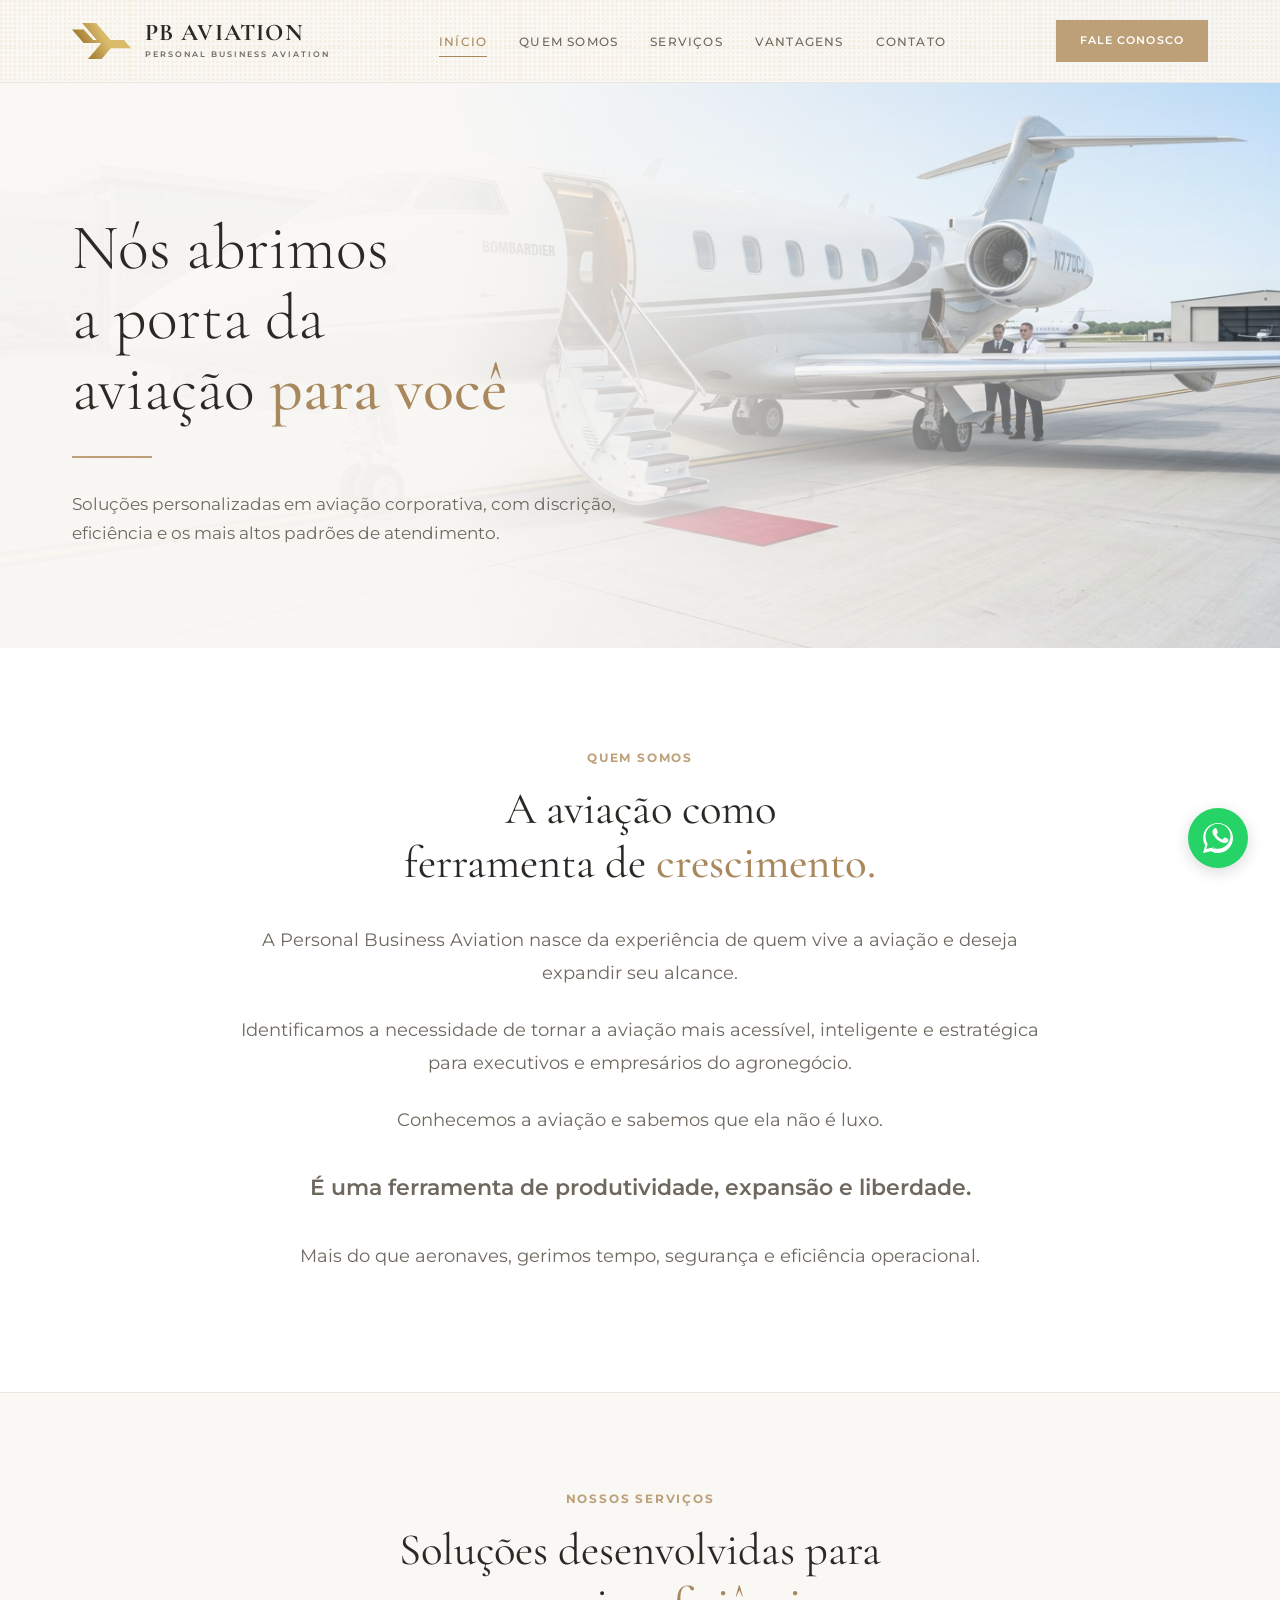
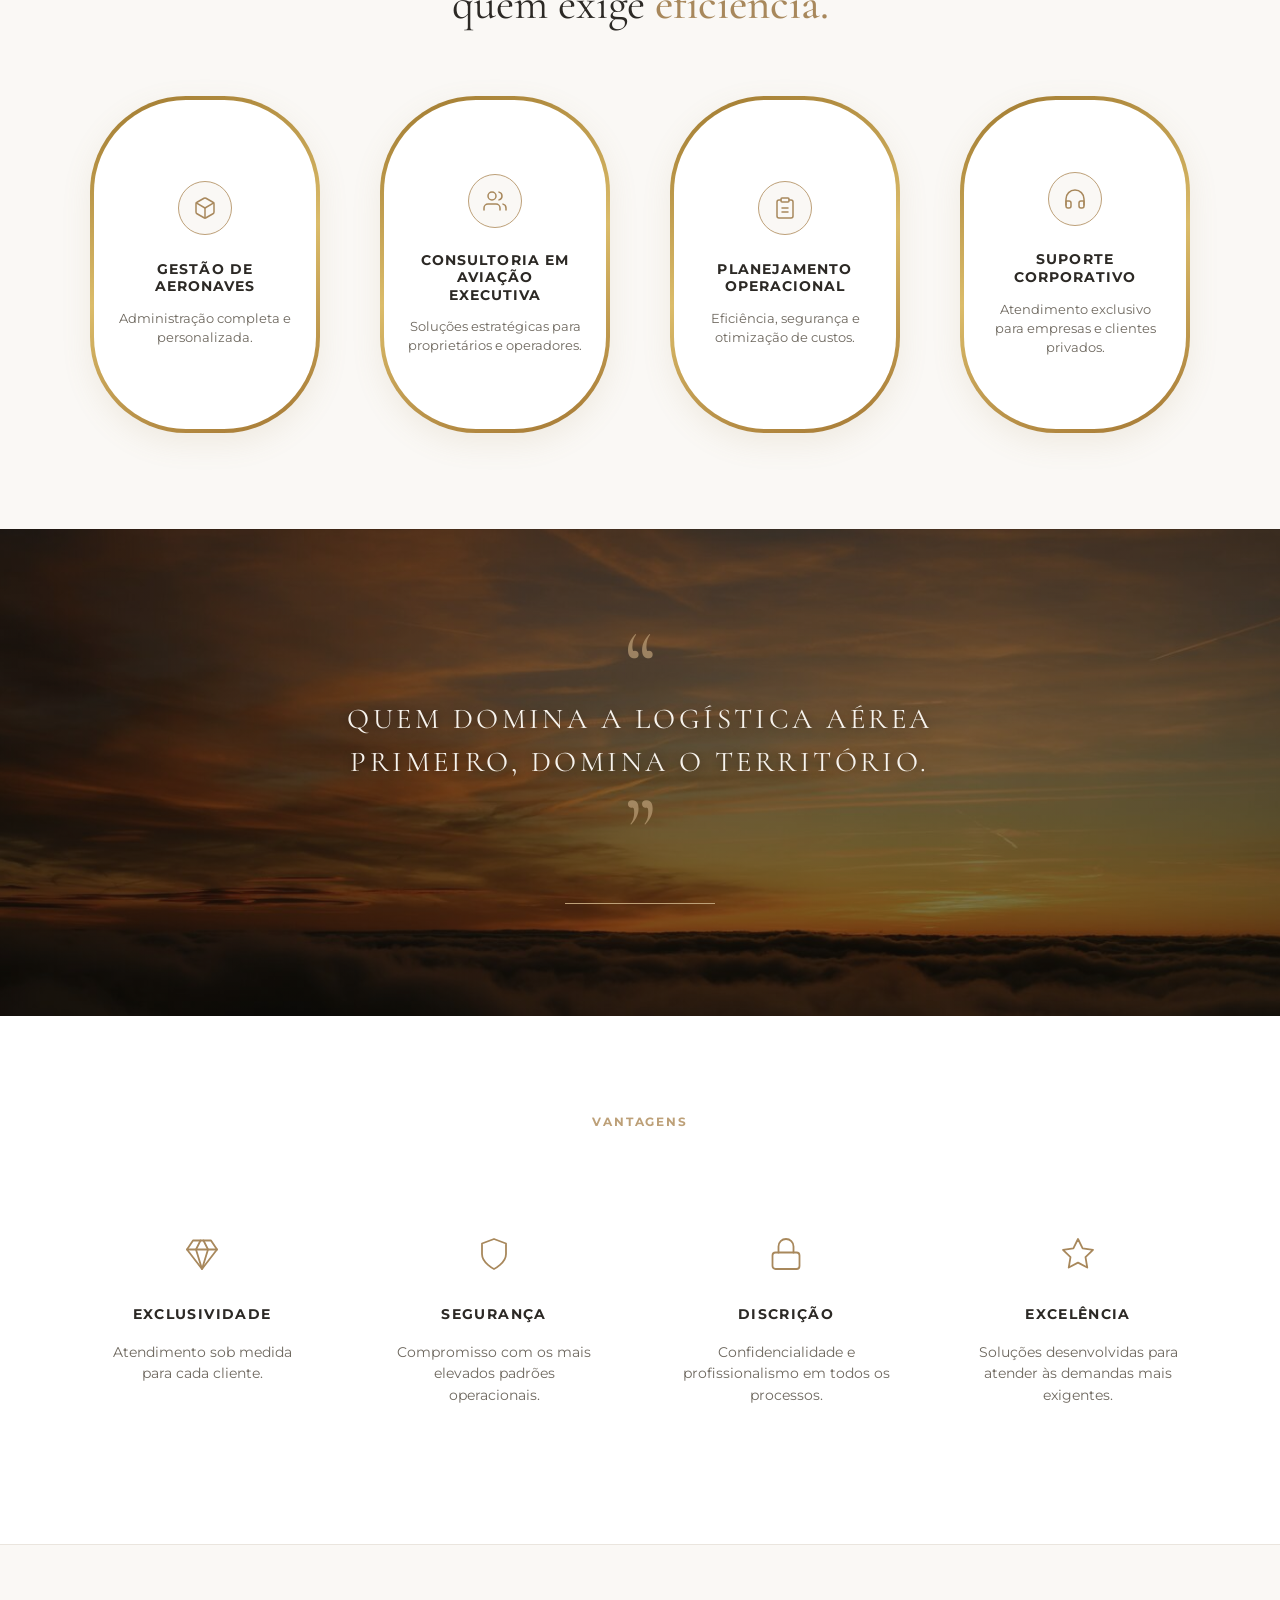
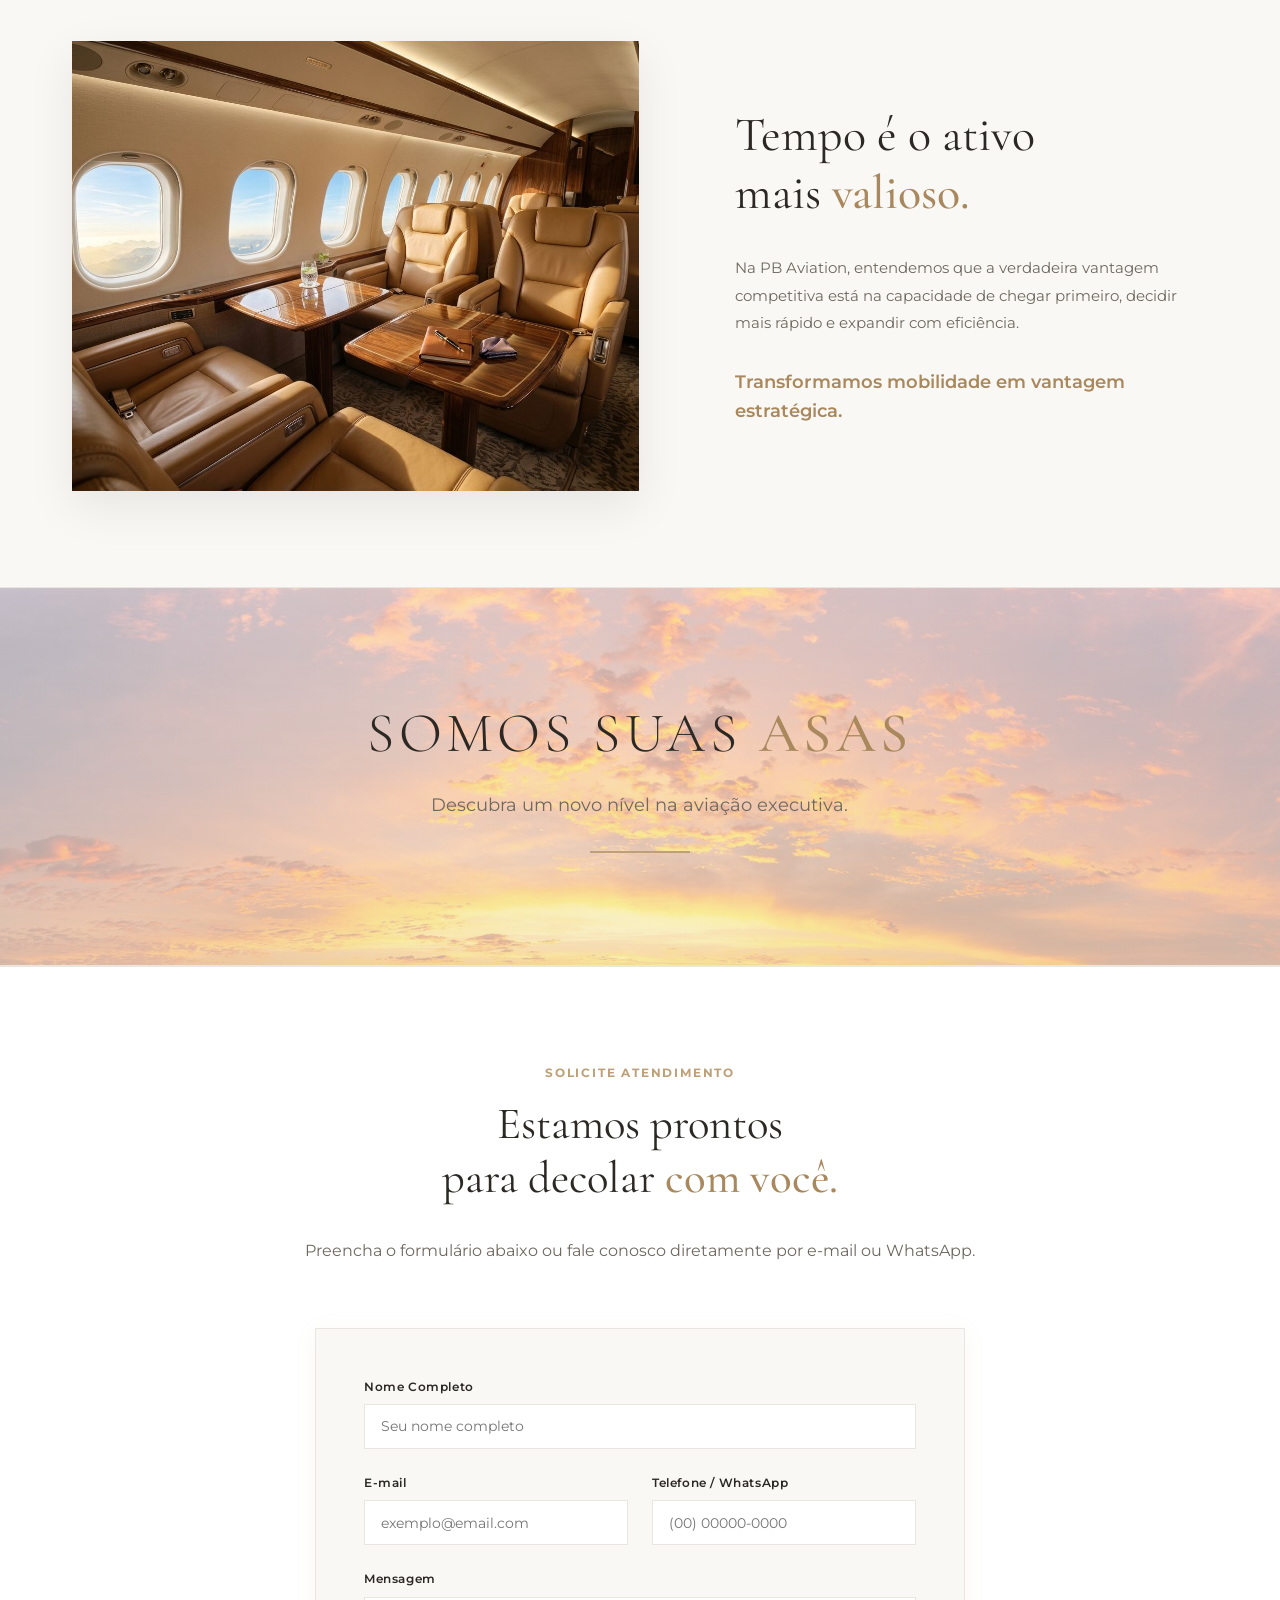
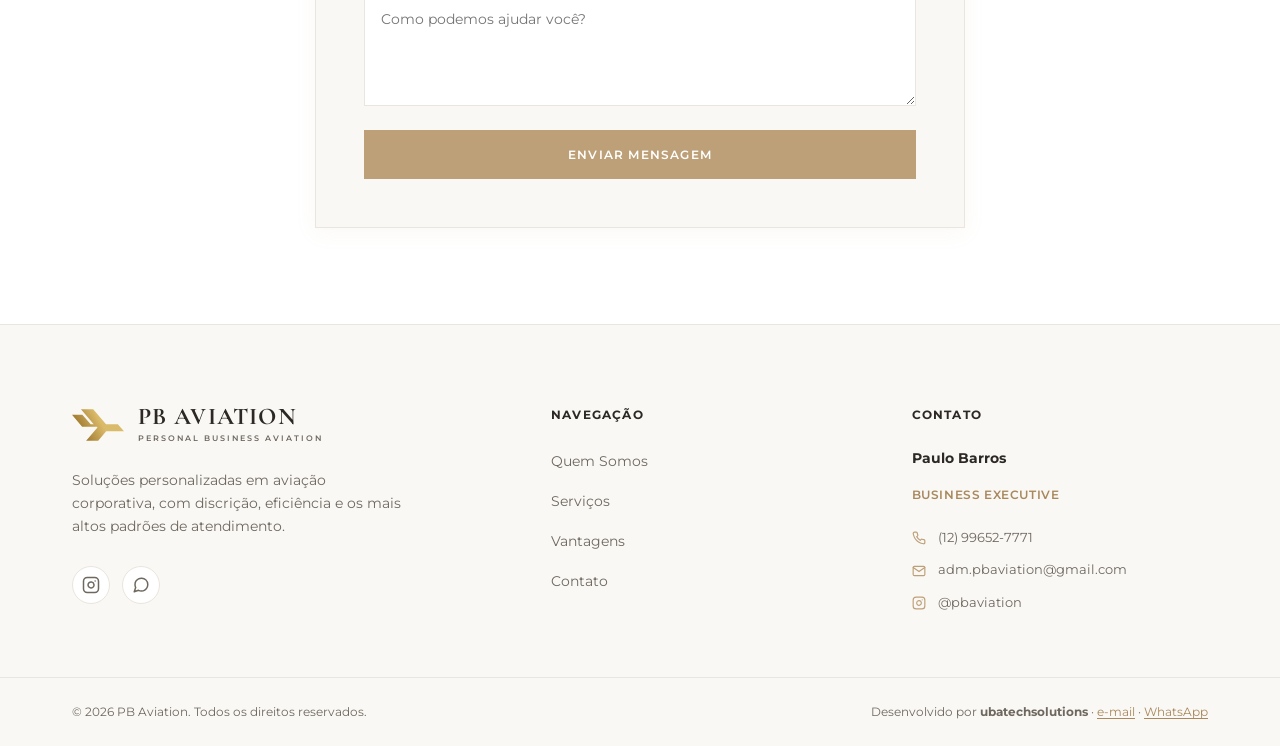
==== commit c59ac5f2: "update e remoção" ====
--- a/index.html
+++ b/index.html
@@ -72,15 +72,6 @@
                 <p class="hero-lead">
                     Soluções personalizadas em aviação corporativa, com discrição, eficiência e os mais altos padrões de atendimento.
                 </p>
-                <div class="hero-buttons">
-                    <a href="https://wa.me/5512996527771?text=Olá,%20gostaria%20de%20saber%20mais%20sobre%20as%20soluções%20da%20PB%20Aviation." target="_blank" rel="noopener noreferrer" class="btn btn-gold btn-whatsapp-direct">
-                        <svg class="btn-icon" viewBox="0 0 24 24" width="18" height="18" fill="none" stroke="currentColor" stroke-width="2" stroke-linecap="round" stroke-linejoin="round">
-                            <line x1="22" y1="2" x2="11" y2="13"></line>
-                            <polygon points="22 2 15 22 11 13 2 9 22 2"></polygon>
-                        </svg>
-                        FALE CONOSCO
-                    </a>
-                </div>
             </div>
         </div>
     </section>
@@ -115,17 +106,6 @@
             <div class="services-grid">
                 <!-- Card 1 -->
                 <div class="service-window-wrapper">
-                    <!-- Window SVG backdrop -->
-                    <svg class="window-svg-bg" viewBox="0 0 190.86 279.5" fill="none">
-                        <defs>
-                            <linearGradient id="window-grad-1" x1="-10.67" y1="201.01" x2="201.53" y2="78.49" gradientUnits="userSpaceOnUse">
-                                <stop offset="0" stop-color="#a0792f"/>
-                                <stop offset=".51" stop-color="#dbbc6a"/>
-                                <stop offset="1" stop-color="#a47733"/>
-                            </linearGradient>
-                        </defs>
-                        <rect fill="#ffffff" stroke="url(#window-grad-1)" stroke-width="4" stroke-miterlimit="10" x="2" y="2" width="186.86" height="275.5" rx="80" ry="80"/>
-                    </svg>
                     <div class="service-window-content">
                         <div class="service-icon-circle">
                             <!-- Airplane Outline Icon -->
@@ -142,17 +122,6 @@
                 
                 <!-- Card 2 -->
                 <div class="service-window-wrapper">
-                    <!-- Window SVG backdrop -->
-                    <svg class="window-svg-bg" viewBox="0 0 190.86 279.5" fill="none">
-                        <defs>
-                            <linearGradient id="window-grad-2" x1="-10.67" y1="201.01" x2="201.53" y2="78.49" gradientUnits="userSpaceOnUse">
-                                <stop offset="0" stop-color="#a0792f"/>
-                                <stop offset=".51" stop-color="#dbbc6a"/>
-                                <stop offset="1" stop-color="#a47733"/>
-                            </linearGradient>
-                        </defs>
-                        <rect fill="#ffffff" stroke="url(#window-grad-2)" stroke-width="4" stroke-miterlimit="10" x="2" y="2" width="186.86" height="275.5" rx="80" ry="80"/>
-                    </svg>
                     <div class="service-window-content">
                         <div class="service-icon-circle">
                             <!-- Two Users Icon -->
@@ -170,17 +139,6 @@
                 
                 <!-- Card 3 -->
                 <div class="service-window-wrapper">
-                    <!-- Window SVG backdrop -->
-                    <svg class="window-svg-bg" viewBox="0 0 190.86 279.5" fill="none">
-                        <defs>
-                            <linearGradient id="window-grad-3" x1="-10.67" y1="201.01" x2="201.53" y2="78.49" gradientUnits="userSpaceOnUse">
-                                <stop offset="0" stop-color="#a0792f"/>
-                                <stop offset=".51" stop-color="#dbbc6a"/>
-                                <stop offset="1" stop-color="#a47733"/>
-                            </linearGradient>
-                        </defs>
-                        <rect fill="#ffffff" stroke="url(#window-grad-3)" stroke-width="4" stroke-miterlimit="10" x="2" y="2" width="186.86" height="275.5" rx="80" ry="80"/>
-                    </svg>
                     <div class="service-window-content">
                         <div class="service-icon-circle">
                             <!-- Clipboard Icon -->
@@ -198,17 +156,6 @@
                 
                 <!-- Card 4 -->
                 <div class="service-window-wrapper">
-                    <!-- Window SVG backdrop -->
-                    <svg class="window-svg-bg" viewBox="0 0 190.86 279.5" fill="none">
-                        <defs>
-                            <linearGradient id="window-grad-4" x1="-10.67" y1="201.01" x2="201.53" y2="78.49" gradientUnits="userSpaceOnUse">
-                                <stop offset="0" stop-color="#a0792f"/>
-                                <stop offset=".51" stop-color="#dbbc6a"/>
-                                <stop offset="1" stop-color="#a47733"/>
-                            </linearGradient>
-                        </defs>
-                        <rect fill="#ffffff" stroke="url(#window-grad-4)" stroke-width="4" stroke-miterlimit="10" x="2" y="2" width="186.86" height="275.5" rx="80" ry="80"/>
-                    </svg>
                     <div class="service-window-content">
                         <div class="service-icon-circle">
                             <!-- Headset Icon -->
@@ -226,7 +173,7 @@
     </section>
 
     <!-- Mid Quote Banner -->
-    <section class="quote-banner" style="background-image: linear-gradient(rgba(0,0,0,0.5), rgba(0,0,0,0.5)), url('assets/images/quote-bg.jpg');">
+    <section class="quote-banner" style="background-image: linear-gradient(rgba(20,17,12,0.55), rgba(20,17,12,0.55)), url('assets/images/quote-bg.jpg');">
         <div class="quote-container">
             <span class="quote-mark open">“</span>
             <p class="quote-text">QUEM DOMINA A LOGÍSTICA AÉREA PRIMEIRO, DOMINA O TERRITÓRIO.</p>
@@ -316,7 +263,7 @@
     </section>
 
     <!-- Bottom Branding Banner -->
-    <section class="bottom-banner-section">
+    <section class="bottom-banner-section" style="background-image: linear-gradient(rgba(250, 248, 245, 0.55), rgba(245, 240, 232, 0.65)), url('assets/images/sky-banner.jpg');">
         <div class="bottom-banner-container">
             <div class="brand-message">
                 <h2 class="brand-title">SOMOS SUAS <span class="text-gold">ASAS</span></h2>
@@ -338,6 +285,12 @@
             <div class="contact-form-container">
                 <div class="contact-form-panel">
                     <form id="pb-contact-form" class="luxury-form">
+                        <!-- Web3Forms config (gratuito, sem backend) -->
+                        <input type="hidden" name="access_key" value="COLE_SUA_ACCESS_KEY_AQUI">
+                        <input type="hidden" name="subject" value="Novo contato pelo site - PB Aviation">
+                        <input type="hidden" name="from_name" value="Site PB Aviation">
+                        <!-- Honeypot anti-spam (deve ficar sempre vazio) -->
+                        <input type="checkbox" name="botcheck" class="hidden-field" style="display:none">
                         <div class="form-row">
                             <div class="form-group">
                                 <label for="form-name">Nome Completo</label>
@@ -377,9 +330,9 @@
     <!-- Footer -->
     <footer class="main-footer">
         <div class="footer-container">
-            <div class="footer-left">
-                <div class="footer-logo">
-                    <svg class="logo-symbol" viewBox="0 0 528.35 320.39" width="59" height="36" fill="none">
+            <div class="footer-brand">
+                <a href="#inicio" class="footer-logo">
+                    <svg class="logo-symbol" viewBox="0 0 528.35 320.39" width="52" height="32" fill="none">
                         <defs>
                             <linearGradient id="logo-grad-footer" x1="94.94" y1="236.36" x2="424.97" y2="45.82" gradientUnits="userSpaceOnUse">
                                 <stop offset="0" stop-color="#9f792f"/>
@@ -392,58 +345,68 @@
                         <span class="logo-title">PB AVIATION</span>
                         <span class="logo-subtitle">PERSONAL BUSINESS AVIATION</span>
                     </div>
-                </div>
-                <p class="footer-copyright">
-                    © 2026 PB AVIATION. Todos os direitos reservados.<br>
-                    <span style="font-size: 0.65rem; opacity: 0.85; margin-top: 0.5rem; display: block;">
-                        Desenvolvido por <strong>Patrício Silva</strong> (<a href="mailto:ertprs_ubatuba@hotmail.com" style="color: var(--gold-dark); text-decoration: underline;">ubatechsolutions</a>) | WhatsApp: <a href="https://wa.me/5512997673301" target="_blank" style="color: var(--gold-dark); text-decoration: underline;">(12) 99767-3301</a>
-                    </span>
-                </p>
-            </div>
-            
-            <div class="footer-center">
+                </a>
+                <p class="footer-tagline">Soluções personalizadas em aviação corporativa, com discrição, eficiência e os mais altos padrões de atendimento.</p>
+                <div class="social-links">
+                    <a href="https://instagram.com/pbaviation" target="_blank" rel="noopener noreferrer" class="social-icon" aria-label="Instagram">
+                        <svg viewBox="0 0 24 24" width="18" height="18" fill="none" stroke="currentColor" stroke-width="2" stroke-linecap="round" stroke-linejoin="round">
+                            <rect x="2" y="2" width="20" height="20" rx="5" ry="5"></rect>
+                            <path d="M16 11.37A4 4 0 1 1 12.63 8 4 4 0 0 1 16 11.37z"></path>
+                            <line x1="17.5" y1="6.5" x2="17.51" y2="6.5"></line>
+                        </svg>
+                    </a>
+                    <a href="https://wa.me/5512996527771" target="_blank" rel="noopener noreferrer" class="social-icon" aria-label="WhatsApp">
+                        <svg viewBox="0 0 24 24" width="18" height="18" fill="none" stroke="currentColor" stroke-width="2" stroke-linecap="round" stroke-linejoin="round">
+                            <path d="M21 11.5a8.38 8.38 0 0 1-.9 3.8 8.5 8.5 0 0 1-7.6 4.7 8.38 8.38 0 0 1-3.8-.9L3 21l1.9-5.7a8.38 8.38 0 0 1-.9-3.8 8.5 8.5 0 0 1 4.7-7.6 8.38 8.38 0 0 1 3.8-.9h.5a8.48 8.48 0 0 1 8 8v.5z"></path>
+                        </svg>
+                    </a>
+                </div>
+            </div>
+
+            <div class="footer-nav">
+                <h4 class="footer-heading">Navegação</h4>
+                <ul>
+                    <li><a href="#quem-somos">Quem Somos</a></li>
+                    <li><a href="#servicos">Serviços</a></li>
+                    <li><a href="#vantagens">Vantagens</a></li>
+                    <li><a href="#contato">Contato</a></li>
+                </ul>
+            </div>
+
+            <div class="footer-contact">
+                <h4 class="footer-heading">Contato</h4>
                 <div class="footer-contact-block">
                     <p class="footer-staff-name">Paulo Barros</p>
                     <p class="footer-staff-role">Business Executive</p>
-                    <p class="footer-contact-link">
+                    <a href="tel:+5512996527771" class="footer-contact-link">
                         <svg viewBox="0 0 24 24" width="14" height="14" fill="none" stroke="currentColor" stroke-width="2" stroke-linecap="round" stroke-linejoin="round" class="footer-icon">
                             <path d="M22 16.92v3a2 2 0 0 1-2.18 2 19.79 19.79 0 0 1-8.63-3.07 19.5 19.5 0 0 1-6-6 19.79 19.79 0 0 1-3.07-8.67A2 2 0 0 1 4.11 2h3a2 2 0 0 1 2 1.72 12.84 12.84 0 0 0 .7 2.81 2 2 0 0 1-.45 2.11L8.09 9.91a16 16 0 0 0 6 6l1.27-1.27a2 2 0 0 1 2.11-.45 12.84 12.84 0 0 0 2.81.7A2 2 0 0 1 22 16.92z"></path>
                         </svg>
-                        (12) 99652 7771
-                    </p>
-                    <p class="footer-contact-link">
+                        (12) 99652-7771
+                    </a>
+                    <a href="mailto:adm.pbaviation@gmail.com" class="footer-contact-link">
                         <svg viewBox="0 0 24 24" width="14" height="14" fill="none" stroke="currentColor" stroke-width="2" stroke-linecap="round" stroke-linejoin="round" class="footer-icon">
                             <path d="M4 4h16c1.1 0 2 .9 2 2v12c0 1.1-.9 2-2 2H4c-1.1 0-2-.9-2-2V6c0-1.1.9-2 2-2z"></path>
                             <polyline points="22,6 12,13 2,6"></polyline>
                         </svg>
                         adm.pbaviation@gmail.com
-                    </p>
-                    <p class="footer-contact-link">
+                    </a>
+                    <a href="https://instagram.com/pbaviation" target="_blank" rel="noopener noreferrer" class="footer-contact-link">
                         <svg viewBox="0 0 24 24" width="14" height="14" fill="none" stroke="currentColor" stroke-width="2" stroke-linecap="round" stroke-linejoin="round" class="footer-icon">
                             <rect x="2" y="2" width="20" height="20" rx="5" ry="5"></rect>
                             <path d="M16 11.37A4 4 0 1 1 12.63 8 4 4 0 0 1 16 11.37z"></path>
                             <line x1="17.5" y1="6.5" x2="17.51" y2="6.5"></line>
                         </svg>
                         @pbaviation
-                    </p>
-                </div>
-            </div>
-            
-            <div class="footer-right">
-                <div class="social-links">
-                    <a href="https://instagram.com/pbaviation" target="_blank" rel="noopener noreferrer" class="social-icon" aria-label="Instagram">
-                        <svg viewBox="0 0 24 24" width="20" height="20" fill="none" stroke="currentColor" stroke-width="2" stroke-linecap="round" stroke-linejoin="round">
-                            <rect x="2" y="2" width="20" height="20" rx="5" ry="5"></rect>
-                            <path d="M16 11.37A4 4 0 1 1 12.63 8 4 4 0 0 1 16 11.37z"></path>
-                            <line x1="17.5" y1="6.5" x2="17.51" y2="6.5"></line>
-                        </svg>
                     </a>
-                    <a href="https://wa.me/5512996527771" target="_blank" rel="noopener noreferrer" class="social-icon" aria-label="WhatsApp">
-                        <svg viewBox="0 0 24 24" width="20" height="20" fill="none" stroke="currentColor" stroke-width="2" stroke-linecap="round" stroke-linejoin="round">
-                            <path d="M21 11.5a8.38 8.38 0 0 1-.9 3.8 8.5 8.5 0 0 1-7.6 4.7 8.38 8.38 0 0 1-3.8-.9L3 21l1.9-5.7a8.38 8.38 0 0 1-.9-3.8 8.5 8.5 0 0 1 4.7-7.6 8.38 8.38 0 0 1 3.8-.9h.5a8.48 8.48 0 0 1 8 8v.5z"></path>
-                        </svg>
-                    </a>
-                </div>
+                </div>
+            </div>
+        </div>
+
+        <div class="footer-bottom">
+            <div class="footer-bottom-container">
+                <p class="footer-copyright">© 2026 PB Aviation. Todos os direitos reservados.</p>
+                <p class="footer-credit">Desenvolvido por <strong>ubatechsolutions</strong> · <a href="mailto:ertprs_ubatuba@hotmail.com">e-mail</a> · <a href="https://wa.me/5512997673301" target="_blank" rel="noopener noreferrer">WhatsApp</a></p>
             </div>
         </div>
     </footer>
--- a/assets/css/styles.css
+++ b/assets/css/styles.css
@@ -152,6 +152,18 @@
     transition: var(--transition-smooth);
 }
 
+.main-header::before {
+    content: '';
+    position: absolute;
+    inset: 0;
+    background-image: url('../images/grid-bg.svg');
+    background-repeat: repeat;
+    background-size: 130px auto;
+    opacity: 0.16;
+    pointer-events: none;
+    z-index: 0;
+}
+
 .main-header.scrolled {
     padding: 0.5rem 0;
     box-shadow: var(--shadow-subtle);
@@ -165,6 +177,8 @@
     display: flex;
     align-items: center;
     justify-content: space-between;
+    position: relative;
+    z-index: 1;
 }
 
 .logo-area, .footer-logo {
@@ -267,7 +281,7 @@
 /* 4. Hero Section */
 .hero-section {
     padding-top: 8rem;
-    min-height: 95vh;
+    min-height: 72vh;
     display: flex;
     align-items: center;
     background-size: cover;
@@ -310,18 +324,12 @@
     font-size: 1.05rem;
     color: var(--text-muted);
     line-height: 1.7;
-    margin-bottom: 3rem;
-}
-
-.hero-buttons {
-    display: flex;
-    gap: 1.5rem;
-    flex-wrap: wrap;
+    margin-bottom: 1rem;
 }
 
 /* 5. Quem Somos Section */
 .quem-somos-section {
-    padding: 8rem 0;
+    padding: 6rem 0;
     background-color: #ffffff;
 }
 
@@ -359,7 +367,7 @@
 
 /* 6. Serviços Section */
 .servicos-section {
-    padding: 8rem 0;
+    padding: 6rem 0;
     background-color: var(--bg-warm);
     border-top: 1px solid var(--border-color);
 }
@@ -374,33 +382,24 @@
 .service-window-wrapper {
     position: relative;
     width: 100%;
-    max-width: 260px;
+    max-width: 230px;
     aspect-ratio: 190.86 / 279.5;
     margin: 0 auto;
-    box-shadow: 0 10px 30px rgba(168, 136, 92, 0.08);
-    border-radius: 120px;
-    overflow: hidden;
+    padding: 4px;
+    border-radius: 96px;
+    background: linear-gradient(160deg, #a0792f 0%, #dbbc6a 50%, #a47733 100%);
+    box-shadow: 0 10px 30px rgba(168, 136, 92, 0.12);
     transition: var(--transition-smooth);
 }
 
 .service-window-wrapper:hover {
     transform: translateY(-8px);
-    box-shadow: 0 18px 45px rgba(168, 136, 92, 0.18);
-}
-
-.window-svg-bg {
-    position: absolute;
-    top: 0;
-    left: 0;
-    width: 100%;
-    height: 100%;
-    z-index: 1;
+    box-shadow: 0 18px 40px rgba(168, 136, 92, 0.22);
 }
 
 .service-window-content {
-    position: absolute;
-    top: 0;
-    left: 0;
+    background-color: var(--bg-card);
+    border-radius: 92px;
     width: 100%;
     height: 100%;
     display: flex;
@@ -409,7 +408,6 @@
     justify-content: center;
     padding: 2.2rem 1.5rem;
     text-align: center;
-    z-index: 2;
 }
 
 .service-icon-circle {
@@ -453,10 +451,9 @@
 
 /* 7. Quote Banner */
 .quote-banner {
-    padding: 10rem 0;
+    padding: 7rem 0;
     background-size: cover;
     background-position: center;
-    background-attachment: fixed;
     text-align: center;
     position: relative;
     color: var(--text-light);
@@ -507,7 +504,7 @@
 
 /* 8. Vantagens Section */
 .vantagens-section {
-    padding: 8rem 0;
+    padding: 6rem 0;
     background-color: #ffffff;
 }
 
@@ -556,7 +553,7 @@
 
 /* 9. Detail Section */
 .detail-section {
-    padding: 8rem 0;
+    padding: 6rem 0;
     background-color: var(--bg-warm);
     border-top: 1px solid var(--border-color);
 }
@@ -609,11 +606,9 @@
 
 /* 10. Bottom Branding Banner */
 .bottom-banner-section {
-    padding: 10rem 0;
-    background-image: linear-gradient(rgba(224, 242, 254, 0.85), rgba(224, 242, 254, 0.85)), url('../images/sky-parallax.jpg');
+    padding: 7rem 0;
     background-size: cover;
     background-position: center;
-    background-attachment: fixed;
     display: flex;
     justify-content: center;
     align-items: center;
@@ -661,7 +656,7 @@
 
 /* 11. Contact Form Section */
 .contact-section {
-    padding: 8rem 0;
+    padding: 6rem 0;
     background-color: #ffffff;
     border-top: 1px solid var(--border-color);
 }
@@ -771,7 +766,7 @@
 .main-footer {
     background-color: var(--bg-warm);
     border-top: 1px solid var(--border-color);
-    padding: 6rem 0 4rem;
+    padding-top: 5rem;
 }
 
 .footer-container {
@@ -779,18 +774,51 @@
     margin: 0 auto;
     padding: 0 2rem;
     display: grid;
-    grid-template-columns: 1.2fr 1fr 1fr;
+    grid-template-columns: 1.4fr 1fr 1fr;
     gap: 4rem;
     align-items: start;
+    padding-bottom: 4rem;
 }
 
 .footer-logo {
+    display: flex;
+    align-items: center;
+    gap: 0.85rem;
     margin-bottom: 1.5rem;
 }
 
-.footer-copyright {
+.footer-tagline {
+    font-size: 0.85rem;
+    color: var(--text-muted);
+    line-height: 1.7;
+    max-width: 340px;
+    margin-bottom: 1.75rem;
+}
+
+.footer-heading {
+    font-family: var(--font-sans);
     font-size: 0.75rem;
-    color: var(--text-muted);
+    font-weight: 700;
+    letter-spacing: 0.1em;
+    text-transform: uppercase;
+    color: var(--text-dark);
+    margin-bottom: 1.5rem;
+}
+
+.footer-nav ul {
+    display: flex;
+    flex-direction: column;
+    gap: 0.9rem;
+}
+
+.footer-nav a {
+    font-size: 0.85rem;
+    color: var(--text-muted);
+    transition: var(--transition-smooth);
+}
+
+.footer-nav a:hover {
+    color: var(--gold-dark);
 }
 
 .footer-contact-block {
@@ -809,7 +837,7 @@
 .footer-staff-role {
     font-size: 0.75rem;
     color: var(--gold-dark);
-    margin-bottom: 0.5rem;
+    margin-bottom: 0.75rem;
     text-transform: uppercase;
     font-weight: 600;
     letter-spacing: 0.05em;
@@ -830,21 +858,17 @@
 
 .footer-icon {
     color: var(--gold-primary);
-}
-
-.footer-right {
-    display: flex;
-    justify-content: flex-end;
+    flex-shrink: 0;
 }
 
 .social-links {
     display: flex;
-    gap: 1rem;
+    gap: 0.75rem;
 }
 
 .social-icon {
-    width: 44px;
-    height: 44px;
+    width: 38px;
+    height: 38px;
     border-radius: 50%;
     border: 1px solid var(--border-color);
     display: flex;
@@ -860,6 +884,43 @@
     color: var(--text-light);
     border-color: var(--gold-primary);
     transform: translateY(-3px);
+}
+
+/* Footer bottom credit bar */
+.footer-bottom {
+    border-top: 1px solid var(--border-color);
+    padding: 1.5rem 0;
+}
+
+.footer-bottom-container {
+    max-width: 1200px;
+    margin: 0 auto;
+    padding: 0 2rem;
+    display: flex;
+    align-items: center;
+    justify-content: space-between;
+    gap: 1rem;
+    flex-wrap: wrap;
+}
+
+.footer-copyright {
+    font-size: 0.75rem;
+    color: var(--text-muted);
+}
+
+.footer-credit {
+    font-size: 0.75rem;
+    color: var(--text-muted);
+}
+
+.footer-credit a {
+    color: var(--gold-dark);
+    text-decoration: underline;
+    text-underline-offset: 2px;
+}
+
+.footer-credit a:hover {
+    color: var(--gold-primary);
 }
 
 /* 13. Floating Actions */
@@ -997,14 +1058,6 @@
         align-items: center;
     }
     
-    .hero-buttons {
-        justify-content: center;
-    }
-    
-    .hero-image-wrapper {
-        height: 350px;
-    }
-    
     .quem-somos-section .section-container, .detail-container {
         grid-template-columns: 1fr;
         gap: 3rem;
@@ -1025,16 +1078,35 @@
     
     .footer-container {
         grid-template-columns: 1fr;
-        gap: 3rem;
+        gap: 2.75rem;
         text-align: center;
     }
     
-    .footer-right {
+    .footer-logo, .footer-tagline {
+        margin-left: auto;
+        margin-right: auto;
+    }
+    
+    .footer-logo {
+        justify-content: center;
+    }
+    
+    .social-links {
         justify-content: center;
     }
     
     .footer-contact-block {
         align-items: center;
+    }
+    
+    .footer-contact-link {
+        justify-content: center;
+    }
+    
+    .footer-bottom-container {
+        flex-direction: column;
+        text-align: center;
+        gap: 0.5rem;
     }
     
     .contact-form-panel {
@@ -1064,13 +1136,4 @@
     .services-grid, .vantagens-grid {
         grid-template-columns: 1fr;
     }
-    
-    .hero-buttons {
-        flex-direction: column;
-        width: 100%;
-    }
-    
-    .hero-buttons .btn {
-        width: 100%;
-    }
-}
+}
